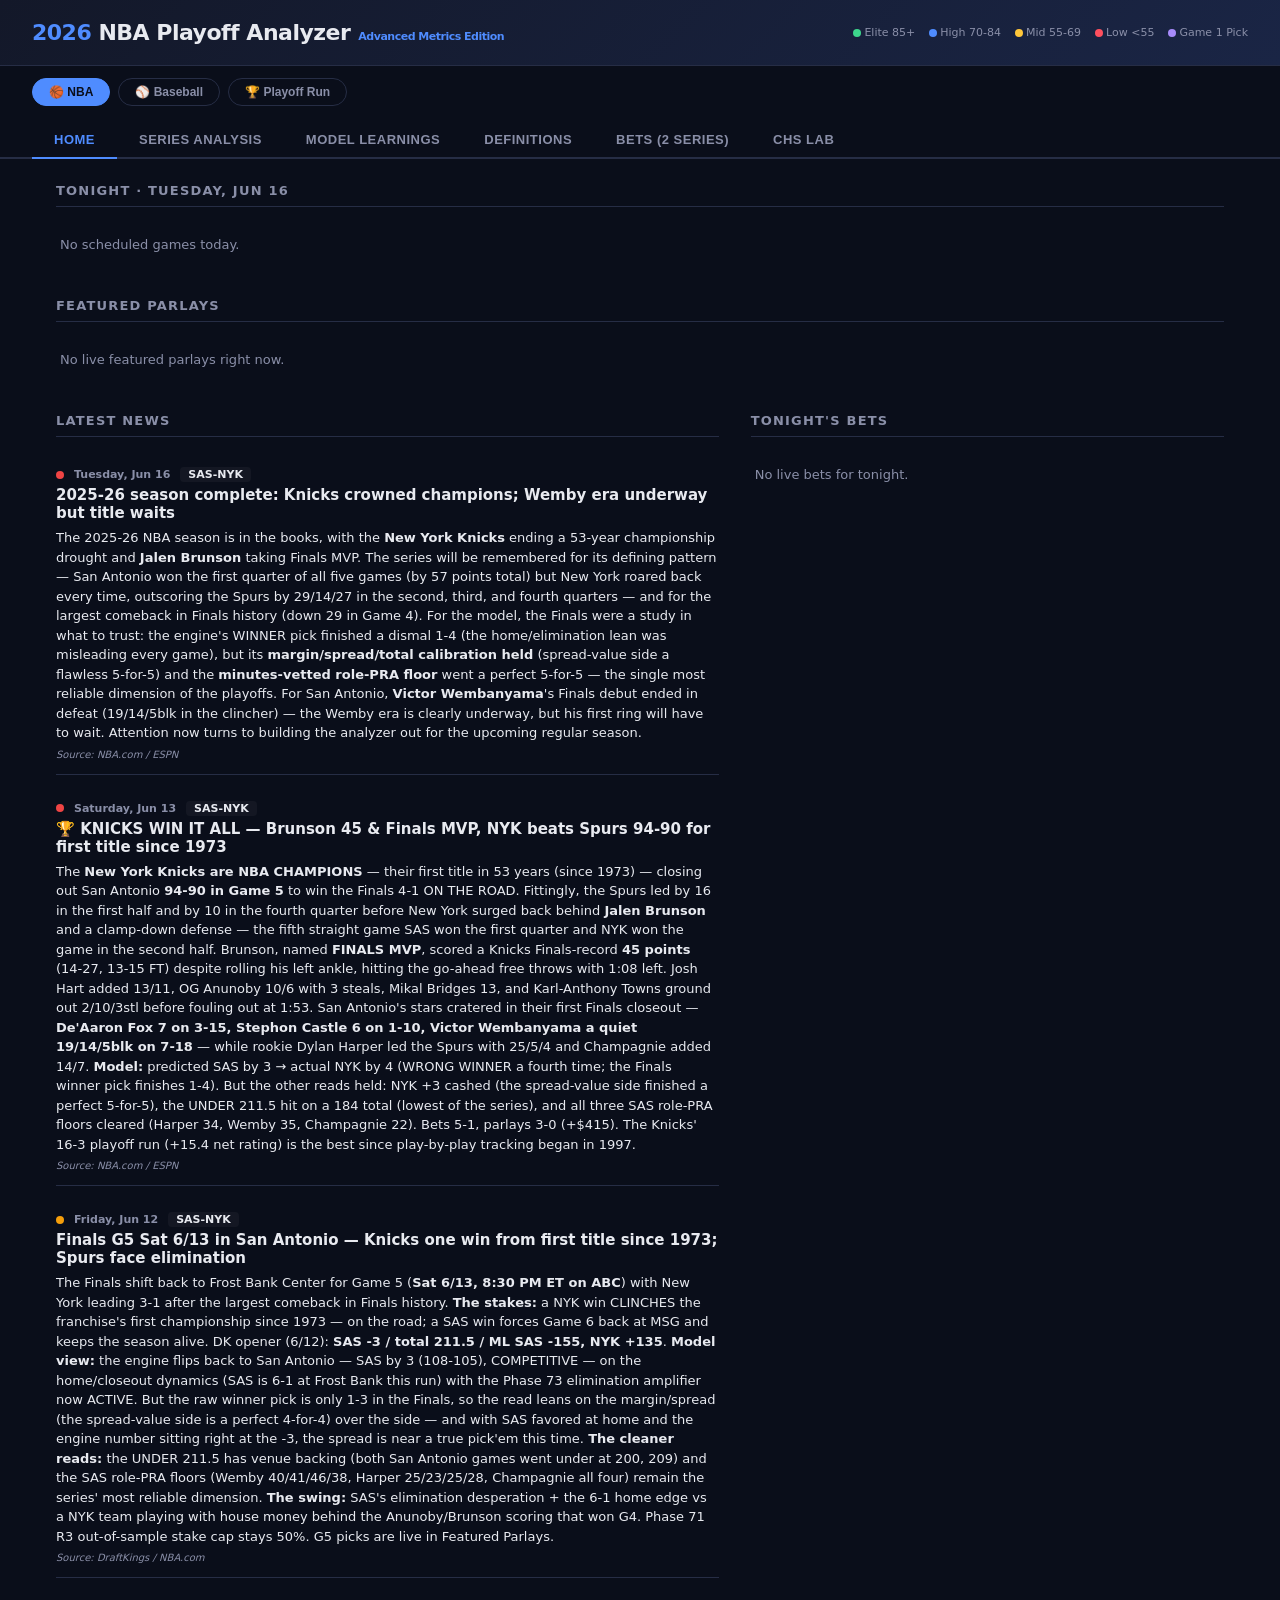
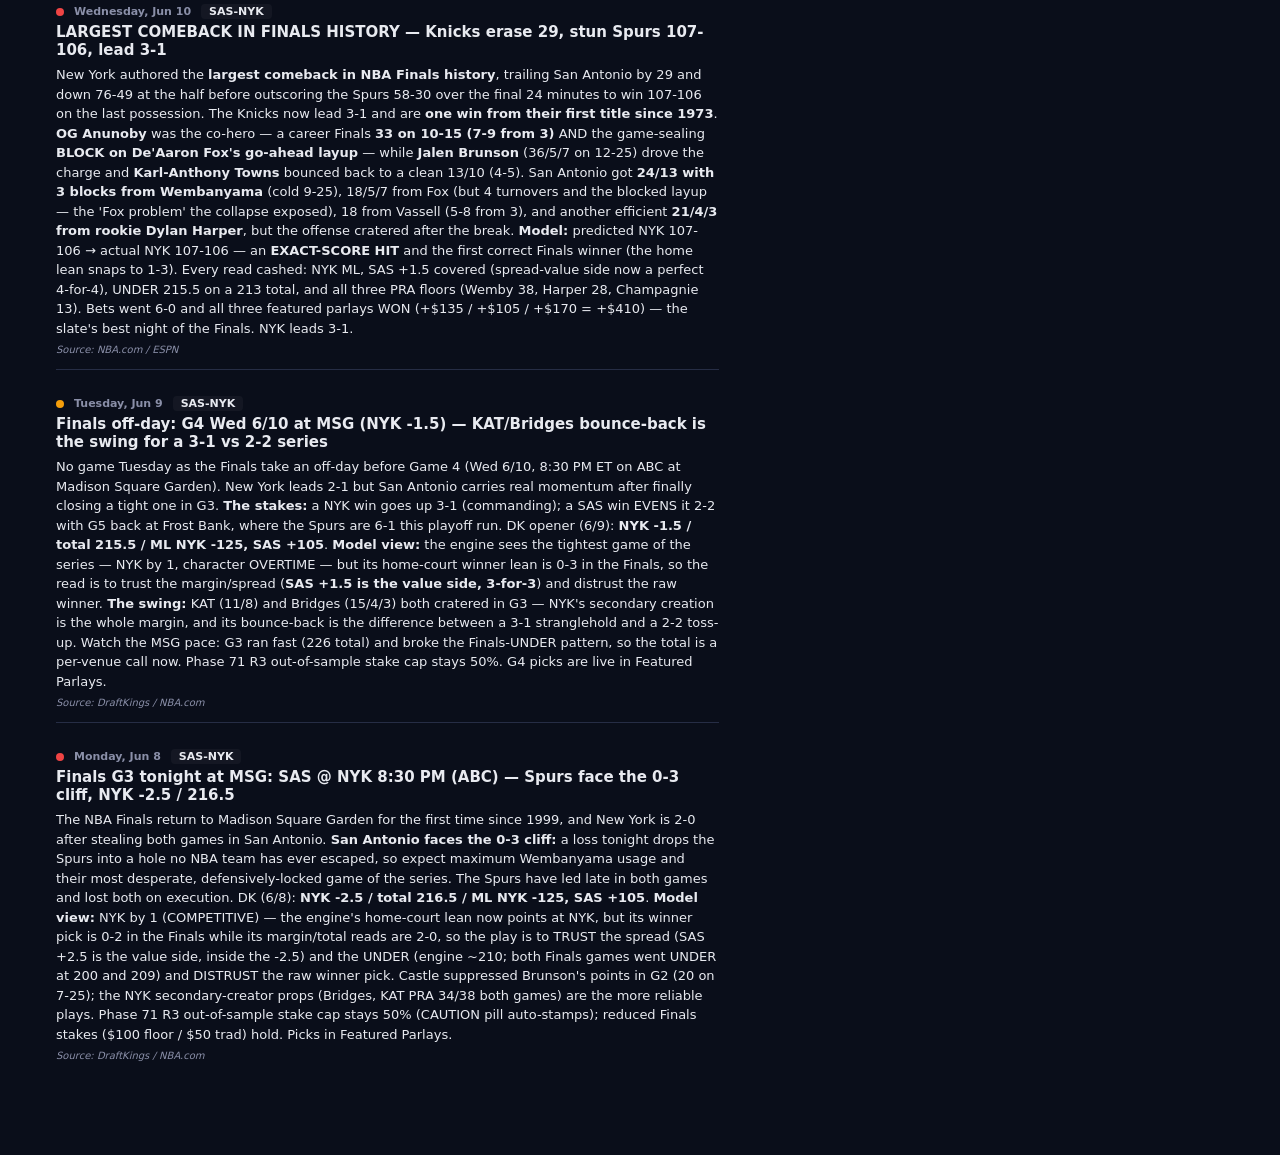
==== playoffs.html @ 50ab3f85 "Add 2026-27 regular-season model + landing page; archive playoff app at playoffs.html - index.html i" ====
<!DOCTYPE html>
<html lang="en">
<head>
<meta charset="UTF-8">
<meta name="viewport" content="width=device-width, initial-scale=1.0">
<title>2026 NBA Playoff Analyzer — Advanced Edition</title>
<link rel="stylesheet" href="css/styles.css">
</head>
<body>

<div class="header">
  <h1><span>2026</span> NBA Playoff Analyzer<span class="header-sub">Advanced Metrics Edition</span></h1>
  <div class="header-right">
    <div class="legend">
      <span><span class="legend-dot" style="background:var(--green)"></span>Elite 85+</span>
      <span><span class="legend-dot" style="background:var(--accent)"></span>High 70-84</span>
      <span><span class="legend-dot" style="background:var(--yellow)"></span>Mid 55-69</span>
      <span><span class="legend-dot" style="background:var(--red)"></span>Low &lt;55</span>
      <span><span class="legend-dot" style="background:var(--purple)"></span>Game 1 Pick</span>
    </div>
  </div>
</div>

<div class="sport-switcher" id="sportSwitcher">
  <button class="sport-btn active" onclick="switchSport('nba')">🏀 NBA</button>
  <button class="sport-btn" onclick="switchSport('baseball')">⚾ Baseball</button>
  <button class="sport-btn" onclick="switchSport('game')">🏆 Playoff Run</button>
</div>
<div class="page-nav" id="pageNav">
  <button class="page-nav-btn active" onclick="switchPage('home')">Home</button>
  <button class="page-nav-btn" onclick="switchPage('series')">Series Analysis</button>
  <button class="page-nav-btn" onclick="switchPage('learnings')">Model Learnings</button>
  <button class="page-nav-btn" onclick="switchPage('definitions')">Definitions</button>
  <button class="page-nav-btn" onclick="switchPage('bets')">Bets</button>
  <button class="page-nav-btn" onclick="switchPage('chs-lab')">CHS Lab</button>
</div>
<div class="page-nav" id="pageNavMlb" style="display:none">
  <button class="page-nav-btn mlb-nav-btn active" onclick="switchBaseballPage('schedule')">Schedule</button>
  <button class="page-nav-btn mlb-nav-btn" onclick="switchBaseballPage('bets')">Bets</button>
</div>
<div class="tabs" id="tabs"></div>
<div class="main" id="main"></div>

<!-- Game Result Modal -->
<div class="modal-overlay" id="gameModal">
  <div class="modal">
    <h2 id="modalTitle">Update Game Result</h2>
    <label>Winning Team</label>
    <select id="modalWinner"></select>
    <label>Score (Winner)</label>
    <input type="number" id="modalScoreW" placeholder="e.g. 112">
    <label>Score (Loser)</label>
    <input type="number" id="modalScoreL" placeholder="e.g. 104">
    <label>Notable Performances (optional)</label>
    <textarea id="modalNotes" placeholder="e.g. LeBron 38pts 12reb, KD struggled 14pts on 5/19 shooting"></textarea>
    <div class="modal-btns">
      <button class="btn btn-primary" onclick="saveGameResult()">Save Result</button>
      <button class="btn btn-secondary" onclick="closeModal()">Cancel</button>
    </div>
  </div>
</div>

<!-- External Factor Modal -->
<div class="modal-overlay" id="factorModal">
  <div class="modal">
    <h2>Add External Factor</h2>
    <label>Team</label>
    <select id="factorTeam"></select>
    <label>Player Affected (optional)</label>
    <input type="text" id="factorPlayer" placeholder="e.g. Kevin Durant">
    <label>Factor Description</label>
    <textarea id="factorDesc" placeholder="e.g. Locker room tension after social media controversy"></textarea>
    <label>Impact on Rating</label>
    <select id="factorImpact">
      <option value="-10">Major Negative (-10)</option>
      <option value="-5">Moderate Negative (-5)</option>
      <option value="-3" selected>Minor Negative (-3)</option>
      <option value="0">Neutral (0)</option>
      <option value="3">Minor Positive (+3)</option>
      <option value="5">Moderate Positive (+5)</option>
      <option value="10">Major Positive (+10)</option>
    </select>
    <label>Category</label>
    <select id="factorCategory">
      <option value="personal">Personal / Off-Court</option>
      <option value="injury">Injury / Health</option>
      <option value="chemistry">Team Chemistry</option>
      <option value="motivation">Motivation / Narrative</option>
      <option value="role">Role Change</option>
    </select>
    <div class="modal-btns">
      <button class="btn btn-primary" onclick="saveExternalFactor()">Add Factor</button>
      <button class="btn btn-secondary" onclick="closeFactorModal()">Cancel</button>
    </div>
  </div>
</div>

<!-- ============================================================ -->
<!-- Scripts loaded in dependency order                            -->
<!-- ============================================================ -->

<!-- Data layer (no dependencies) -->
<script src="js/data/constants.js"></script>
<script src="js/data/series-data.js"></script>
<script src="js/data/boxscores.js"></script>
<script src="js/data/historical.js"></script>
<script src="js/data/bets-data.js"></script>
<script src="js/data/news.js"></script>
<script src="js/data/chs-ledger.js"></script>
<script src="js/data/chs-lab-ledger.js"></script>
<script src="js/data/user-bet-ledger.js"></script>

<!-- Validators (Tier 1.1) — must run AFTER data files load but BEFORE UI -->
<script src="js/validators.js"></script>

<!-- Utilities & state (depends on data) -->
<script src="js/utils.js"></script>
<script src="js/state.js"></script>

<!-- Calculation engine (depends on data + state + utils) -->
<script src="js/engine/fatigue.js"></script>
<script src="js/engine/chemistry.js"></script>
<script src="js/engine/matchups.js"></script>
<script src="js/engine/ratings.js"></script>
<script src="js/engine/scenarios.js"></script>
<script src="js/engine/projections.js"></script>
<script src="js/engine/simulation.js"></script>
<script src="js/engine/graduation.js"></script>
<script src="js/engine/auto-resolve.js"></script>
<script src="js/engine/projections-chs.js"></script>
<script src="js/engine/player-tendencies.js"></script>
<script src="js/engine/lineup-overrides.js"></script>
<script src="js/engine/monte-carlo.js"></script>
<script src="js/engine/parlay-builder.js"></script>
<script src="js/engine/edge-detector.js"></script>
<script src="js/engine/risk-controls.js"></script>
<script src="js/engine/risk-analytics.js"></script>

<!-- UI layer (depends on engine + state) -->
<script src="js/ui/components.js"></script>
<script src="js/ui/modals.js"></script>
<script src="js/ui/series-renderer.js"></script>
<script src="js/ui/learnings.js"></script>
<script src="js/ui/definitions.js"></script>
<script src="js/ui/bet-card.js"></script>
<script src="js/ui/bets.js"></script>
<script src="js/ui/home.js"></script>
<script src="js/ui/chs-lab.js"></script>
<script src="js/ui/navigation.js"></script>

<!-- ============================================================ -->
<!-- Baseball (MLB) — additive namespace, isolated MLB_* globals  -->
<!-- Loads after edge-detector/risk-controls (reuse) + navigation -->
<!-- (switchPage), before app.js. No NBA file is modified.         -->
<!-- ============================================================ -->
<script src="js/baseball/data/mlb-constants.js"></script>
<script src="js/baseball/data/mlb-schedule.js"></script>
<script src="js/baseball/data/mlb-bets.js"></script>
<script src="js/baseball/engine/mlb-validators.js"></script>
<script src="js/baseball/engine/mlb-projection.js"></script>
<script src="js/baseball/engine/mlb-monte-carlo.js"></script>
<script src="js/baseball/ui/baseball.js"></script>

<!-- ============================================================ -->
<!-- Playoff Run (coaching sim game) — additive js/game/ namespace  -->
<!-- Derives GAME_TEAM_DB from SERIES_DATA at load; GAME_* globals  -->
<!-- only. Entry: renderGameSection via switchSport('game').        -->
<!-- ============================================================ -->
<script src="js/game/data/game-constants.js"></script>
<script src="js/game/data/coach-profiles.js"></script>
<script src="js/game/data/team-db.js"></script>
<script src="js/game/engine/matchup-factory.js"></script>
<script src="js/game/engine/capacity.js"></script>
<script src="js/game/engine/regime.js"></script>
<script src="js/game/engine/trajectory.js"></script>
<script src="js/game/engine/coach-ai.js"></script>
<script src="js/game/engine/game-sim.js"></script>
<script src="js/game/engine/injury-gen.js"></script>
<script src="js/game/run-state.js"></script>
<script src="js/game/ui/game-ui.js"></script>

<!-- Boot -->
<script src="js/app.js"></script>

</body>
</html>
---- css/styles.css ----
:root {
    --bg: #0a0e1a;
    --card: #131829;
    --card-hover: #1a2038;
    --accent: #4f8cff;
    --accent2: #ff6b4f;
    --green: #3dd68c;
    --yellow: #ffc73a;
    --red: #ff4f5e;
    --blue: #3b82f6;
    --text: #e8eaf0;
    --text-dim: #8a8fa8;
    --border: #262d45;
    --glass: rgba(19,24,41,0.85);
    /* Semantic tier colors — used across rating pills, adv stats, confidence badges, risk tiers */
    --tier-elite: var(--green);
    --tier-high: var(--accent);
    --tier-mid: var(--yellow);
    --tier-low: var(--red);
    --purple: #a78bfa;
  }
  * { margin:0; padding:0; box-sizing:border-box; }
  body { font-family: 'Segoe UI', system-ui, -apple-system, sans-serif; background: var(--bg); color: var(--text); min-height:100vh; }

  .header { background: linear-gradient(135deg, #131829 0%, #1a2545 100%); border-bottom: 1px solid var(--border); padding: 20px 32px; display:flex; align-items:center; justify-content:space-between; position:sticky; top:0; z-index:100; flex-wrap:wrap; gap:10px; }
  .header h1 { font-size:22px; font-weight:700; letter-spacing:-0.5px; }
  .header h1 span { color: var(--accent); }
  .header-sub { font-size:11px; color:var(--text-dim); margin-left:8px; }
  .header-right { display:flex; gap:16px; align-items:center; flex-wrap:wrap; }
  .legend { display:flex; gap:14px; font-size:11px; color:var(--text-dim); }
  .legend-dot { width:8px; height:8px; border-radius:50%; display:inline-block; margin-right:3px; vertical-align:middle; }

  /* Playoff round navigation (Phase 42 — Multi-Round) */
  .playoff-round-tabs { display:flex; gap:0; padding:0 32px; background:var(--bg); border-bottom:2px solid var(--border); }
  .playoff-round-tab { padding:10px 20px; cursor:pointer; font-size:12px; font-weight:700; color:var(--text-dim); border-bottom:3px solid transparent; transition:all 0.2s; display:flex; flex-direction:column; align-items:center; gap:2px; }
  .playoff-round-tab:hover { color:var(--text); background:rgba(79,140,255,0.05); }
  .playoff-round-tab.active { color:var(--accent); border-bottom-color:var(--accent); }
  .playoff-round-label { font-size:13px; }
  .playoff-round-count { font-size:10px; color:var(--text-dim); opacity:0.7; }
  .playoff-round-tab.active .playoff-round-count { color:var(--accent); opacity:1; }
  @media (max-width:700px) { .playoff-round-tabs { padding:0 12px; } .playoff-round-tab { padding:8px 12px; } .playoff-round-label { font-size:11px; } }
  @media (max-width:480px) { .playoff-round-tab { padding:6px 8px; } .playoff-round-label { font-size:10px; } .playoff-round-count { font-size:9px; } }

  .tabs { display:flex; flex-direction:column; gap:0; background: var(--bg); overflow-x:auto; }
  .main { padding:0 32px 32px; }

  /* Simulation panel wrapper */
  .sim-panel { margin-top:12px; }

  /* Scrollable table wrapper for wide tables on mobile */
  .scrollable-table-wrapper { overflow-x:auto; -webkit-overflow-scrolling:touch; }

  .g1-confidence { display:inline-block; padding:4px 12px; border-radius:20px; font-size:11px; font-weight:700; margin-top:8px; }
  .g1-confidence.high { background:rgba(61,214,140,0.15); color:var(--green); }
  .g1-confidence.medium { background:rgba(255,199,58,0.15); color:var(--yellow); }
  .g1-confidence.medium-high { background:rgba(61,214,140,0.1); color:var(--accent); }
  .g1-confidence.low { background:rgba(255,79,94,0.15); color:var(--red); }

  /* Win prob */
  .win-prob-container { background: var(--card); border-radius:12px; padding:20px; border:1px solid var(--border); margin-bottom:20px; }
  .win-prob-bar { display:flex; height:40px; border-radius:8px; overflow:hidden; }
  .win-prob-side { display:flex; align-items:center; justify-content:center; font-weight:700; font-size:16px; transition:width 0.5s ease; }

  /* Team Advanced Stats */
  .team-adv { display:grid; grid-template-columns:1fr 1fr; gap:16px; margin-bottom:20px; }
  .team-adv-card { background: var(--card); border-radius:12px; padding:18px; border:1px solid var(--border); }
  .team-adv-card .team-name { font-size:14px; font-weight:700; margin-bottom:12px; display:flex; align-items:center; gap:8px; }
  .team-adv-card .team-color-bar { width:4px; height:18px; border-radius:2px; }
  .adv-stats-grid { display:grid; grid-template-columns:repeat(auto-fit, minmax(90px,1fr)); gap:8px; }
  .adv-stat { text-align:center; padding:8px 4px; border-radius:8px; background:rgba(0,0,0,0.15); }
  .adv-stat .s-label { font-size:9px; color:var(--text-dim); text-transform:uppercase; letter-spacing:0.3px; }
  .adv-stat .s-val { font-size:16px; font-weight:700; margin-top:2px; }
  .adv-stat .s-rank { font-size:10px; color:var(--text-dim); }
  .adv-stat.elite .s-val { color:var(--tier-elite); }
  .adv-stat.good .s-val { color:var(--tier-high); }
  .adv-stat.avg .s-val { color:var(--tier-mid); }
  .adv-stat.poor .s-val { color:var(--tier-low); }

  /* Rating cards */
  .rating-breakdown { display:grid; grid-template-columns: repeat(auto-fit, minmax(180px, 1fr)); gap:12px; margin-bottom:20px; }
  .rating-card { background: var(--card); border-radius:10px; padding:16px; border:1px solid var(--border); }
  .rating-card .label { font-size:10px; color:var(--text-dim); text-transform:uppercase; letter-spacing:0.5px; margin-bottom:6px; }
  .rating-card .value { font-size:22px; font-weight:700; }
  .rating-card .sub { font-size:11px; color:var(--text-dim); margin-top:4px; }

  /* Player tables */
  .roster-section { margin-bottom:24px; }
  .roster-title { font-size:15px; font-weight:700; margin-bottom:12px; display:flex; align-items:center; gap:10px; }
  .roster-title .team-color { width:4px; height:20px; border-radius:2px; }
  table { width:100%; border-collapse:collapse; background: var(--card); border-radius:10px; overflow:hidden; border:1px solid var(--border); }
  th { padding:8px 10px; text-align:left; font-size:10px; color:var(--text-dim); text-transform:uppercase; letter-spacing:0.4px; background:rgba(0,0,0,0.2); font-weight:600; white-space:nowrap; }
  td { padding:8px 10px; font-size:12px; border-top:1px solid var(--border); }
  tr:hover td { background:rgba(79,140,255,0.05); }
  .player-name { font-weight:600; white-space:nowrap; }
  .pos-badge { font-size:9px; padding:2px 5px; border-radius:4px; background:rgba(79,140,255,0.15); color:var(--accent); font-weight:600; margin-left:4px; }
  .rating-pill { display:inline-block; padding:2px 8px; border-radius:10px; font-weight:700; font-size:12px; min-width:36px; text-align:center; }
  .rating-elite { background:rgba(61,214,140,0.15); color:var(--tier-elite); }
  .rating-high { background:rgba(79,140,255,0.15); color:var(--tier-high); }
  .rating-mid { background:rgba(255,199,58,0.15); color:var(--tier-mid); }
  .rating-low { background:rgba(255,79,94,0.15); color:var(--tier-low); }
  .injury-tag { font-size:9px; padding:2px 5px; border-radius:4px; background:rgba(255,79,94,0.15); color:var(--red); font-weight:600; margin-left:4px; }
  .factor-cell { max-width:180px; }
  .factor-note { font-size:11px; color:var(--text-dim); font-style:italic; }
  .adv-cell { font-size:11px; font-family:'Courier New',monospace; }

  /* Synergy */
  .synergy-section { background: var(--card); border-radius:12px; padding:18px; border:1px solid var(--border); margin-bottom:20px; }
  .synergy-title { font-size:14px; font-weight:700; margin-bottom:14px; }
  .lineup-row { display:flex; align-items:center; gap:12px; padding:10px 0; border-bottom:1px solid var(--border); flex-wrap:wrap; }
  .lineup-row:last-child { border-bottom:none; }
  .lineup-players { display:flex; gap:4px; flex-wrap:wrap; flex:1; }
  .lineup-player-chip { font-size:10px; padding:3px 7px; border-radius:5px; background:rgba(79,140,255,0.1); color:var(--accent); font-weight:500; }
  .synergy-score { font-weight:700; font-size:14px; min-width:36px; text-align:center; }
  .synergy-note { font-size:11px; color:var(--text-dim); max-width:300px; }

  /* SPM Chemistry (Maymin et al.) */
  .spm-section { background: linear-gradient(135deg, var(--card) 0%, #1a1a2e 100%); border-radius:12px; padding:20px; border:1px solid rgba(79,140,255,0.25); margin-bottom:20px; }
  .spm-title { font-size:14px; font-weight:700; margin-bottom:4px; color:var(--accent); }
  .spm-subtitle { font-size:10px; color:var(--text-dim); margin-bottom:14px; font-style:italic; }
  .spm-grid { display:grid; grid-template-columns:1fr 1fr; gap:14px; }
  .spm-team-card { background:rgba(0,0,0,0.2); border-radius:10px; padding:14px; }
  .spm-team-name { font-size:12px; font-weight:700; margin-bottom:10px; display:flex; align-items:center; gap:6px; }
  .spm-meter { height:8px; border-radius:4px; background:rgba(255,255,255,0.05); margin-bottom:6px; overflow:hidden; position:relative; }
  .spm-meter-fill { height:100%; border-radius:4px; transition:width 0.5s ease; }
  .spm-skill-row { display:flex; align-items:center; gap:8px; margin-bottom:6px; }
  .spm-skill-label { font-size:10px; color:var(--text-dim); min-width:80px; }
  .spm-skill-val { font-size:11px; font-weight:600; min-width:30px; text-align:right; }
  .spm-chem-score { text-align:center; padding:10px; margin-top:8px; border-radius:8px; background:rgba(0,0,0,0.15); }
  .spm-chem-score .label { font-size:9px; color:var(--text-dim); text-transform:uppercase; letter-spacing:0.5px; }
  .spm-chem-score .val { font-size:20px; font-weight:800; }
  .spm-verdict { font-size:10px; margin-top:4px; font-style:italic; }
  .spm-synergy-bar { display:flex; gap:4px; margin-top:6px; }
  .spm-synergy-chip { font-size:9px; padding:2px 6px; border-radius:4px; font-weight:600; }
  .spm-synergy-chip.positive { background:rgba(61,214,140,0.15); color:var(--green); }
  .spm-synergy-chip.negative { background:rgba(255,79,94,0.15); color:var(--red); }
  .spm-synergy-chip.neutral { background:rgba(255,199,58,0.15); color:var(--yellow); }

  /* On/Off Impact Section */
  .onoff-section { background: var(--card); border-radius:12px; padding:20px; border:1px solid var(--border); margin-bottom:20px; }
  .onoff-title { font-size:14px; font-weight:700; margin-bottom:14px; }
  .onoff-grid { display:grid; grid-template-columns:1fr 1fr; gap:14px; }
  .onoff-team { background:rgba(0,0,0,0.15); border-radius:10px; padding:14px; }
  .onoff-team-name { font-size:12px; font-weight:700; margin-bottom:10px; }
  .onoff-player { display:flex; align-items:center; justify-content:space-between; padding:4px 0; border-bottom:1px solid rgba(255,255,255,0.03); }
  .onoff-player:last-child { border-bottom:none; }
  .onoff-name { font-size:11px; }
  .onoff-val { font-size:12px; font-weight:700; min-width:50px; text-align:right; }
  .onoff-bar { width:60px; height:6px; border-radius:3px; background:rgba(255,255,255,0.05); overflow:hidden; margin-left:8px; }
  .onoff-bar-fill { height:100%; border-radius:3px; }

  /* External factors */
  .ext-factors { background: var(--card); border-radius:12px; padding:20px; border:1px solid var(--border); margin-bottom:20px; }
  .ext-factors-title { font-size:14px; font-weight:700; margin-bottom:14px; }
  .ext-factor-item { display:flex; gap:12px; padding:8px 0; border-bottom:1px solid var(--border); align-items:flex-start; }
  .ext-factor-item:last-child { border-bottom:none; }
  .ext-impact { font-size:11px; padding:3px 8px; border-radius:6px; font-weight:700; white-space:nowrap; }
  .ext-impact.negative { background:rgba(255,79,94,0.15); color:var(--red); }
  .ext-impact.positive { background:rgba(61,214,140,0.15); color:var(--green); }
  .ext-impact.neutral { background:rgba(255,199,58,0.15); color:var(--yellow); }
  .ext-desc { font-size:12px; line-height:1.5; }
  .ext-desc strong { color:var(--text); }
  .add-factor-btn { display:inline-flex; align-items:center; gap:6px; padding:8px 14px; border-radius:8px; background:rgba(255,199,58,0.1); color:var(--yellow); border:1px dashed rgba(255,199,58,0.3); cursor:pointer; font-size:12px; font-weight:600; margin-top:10px; transition:all 0.2s; }
  .add-factor-btn:hover { background:rgba(255,199,58,0.2); }

  /* Game log */

  /* Methodology */
  .methodology { background: var(--card); border-radius:12px; padding:20px; border:1px solid var(--border); margin-bottom:20px; }
  .methodology summary { font-size:14px; font-weight:700; cursor:pointer; padding:4px 0; }
  .methodology .content { margin-top:14px; font-size:12px; line-height:1.7; color:var(--text-dim); }
  .methodology .content strong { color:var(--text); }
  .formula { background:rgba(0,0,0,0.3); padding:8px 12px; border-radius:8px; font-family:'Courier New',monospace; font-size:11px; margin:8px 0; color:var(--accent); overflow-x:auto; }

  /* Modal */
  .modal-overlay { display:none; position:fixed; top:0; left:0; right:0; bottom:0; background:rgba(0,0,0,0.7); z-index:200; align-items:center; justify-content:center; }
  .modal-overlay.open { display:flex; }
  .modal { background:var(--card); border-radius:16px; padding:24px; max-width:560px; width:90%; max-height:85vh; overflow-y:auto; border:1px solid var(--border); }
  .modal h2 { font-size:17px; margin-bottom:14px; }
  .modal label { display:block; font-size:11px; color:var(--text-dim); margin-bottom:4px; margin-top:10px; text-transform:uppercase; }
  .modal input, .modal select, .modal textarea { width:100%; padding:9px 11px; border-radius:8px; border:1px solid var(--border); background:var(--bg); color:var(--text); font-size:13px; }
  .modal textarea { min-height:50px; resize:vertical; }
  .modal-btns { display:flex; gap:10px; margin-top:16px; }
  .btn { padding:9px 18px; border-radius:8px; font-weight:600; font-size:13px; cursor:pointer; border:none; transition:all 0.2s; }
  .btn-primary { background:var(--accent); color:#fff; }
  .btn-primary:hover { background:#3a7aee; }
  .btn-secondary { background:var(--border); color:var(--text); }

  .data-sources { font-size:11px; color:var(--text-dim); padding:16px 0; border-top:1px solid var(--border); margin-top:16px; line-height:1.6; }
  .data-sources a { color:var(--accent); text-decoration:none; }

  /* Evidence Log */
  .ev-verified { background:rgba(61,214,140,0.15); color:var(--green); }
  .ev-partial { background:rgba(255,199,58,0.15); color:var(--yellow); }
  .ev-uncertain { background:rgba(255,79,94,0.15); color:var(--red); }

  /* Model Lessons */
  .lessons-banner { background:linear-gradient(135deg, #1a1a2e 0%, #2d1b3d 100%); border-radius:12px; padding:18px; border:1px solid rgba(167,139,250,0.3); margin-bottom:20px; }
  .lessons-title { font-size:13px; font-weight:700; color:var(--purple); margin-bottom:10px; text-transform:uppercase; letter-spacing:0.5px; }
  .lesson-item { font-size:12px; color:var(--text-dim); line-height:1.6; padding:6px 0; border-bottom:1px solid rgba(255,255,255,0.05); }
  .lesson-item:last-child { border-bottom:none; }
  .lesson-item strong { color:var(--text); }
  .lesson-label { font-size:10px; padding:2px 6px; border-radius:4px; font-weight:700; margin-right:6px; }
  /* Case-insensitive via lowercase classes — data normalized in JS */
  .lesson-label.overweighted { background:rgba(255,79,94,0.15); color:var(--red); }
  .lesson-label.underweighted { background:rgba(255,199,58,0.15); color:var(--yellow); }
  .lesson-label.missed { background:rgba(79,140,255,0.15); color:var(--accent); }
  .lesson-label.correct { background:rgba(61,214,140,0.15); color:var(--green); }

  /* Game 2 Prediction Banner */

  /* Game History Section */

  /* Coaching & Lineup Intelligence */
  .coaching-section { background: linear-gradient(135deg, var(--card) 0%, #2d2210 100%); border-radius:12px; padding:20px; border:1px solid rgba(255,199,58,0.25); margin-bottom:20px; }
  .coaching-title { font-size:14px; font-weight:700; margin-bottom:4px; color:var(--yellow); }
  .coaching-subtitle { font-size:10px; color:var(--text-dim); margin-bottom:14px; font-style:italic; }
  .coaching-grid { display:grid; grid-template-columns:1fr 1fr; gap:14px; margin-bottom:16px; }
  .coach-card { background:rgba(0,0,0,0.2); border-radius:10px; padding:14px; }
  .coach-name { font-size:15px; font-weight:800; margin-bottom:8px; display:flex; align-items:center; gap:8px; }
  .coach-name .coach-label { font-size:9px; color:var(--text-dim); text-transform:uppercase; letter-spacing:0.5px; }
  .coach-record { font-size:11px; color:var(--text-dim); margin-bottom:10px; }
  .coach-record strong { color:var(--yellow); }
  .coach-tendency { font-size:12px; color:var(--text-dim); line-height:1.6; padding:8px 10px; border-radius:8px; background:rgba(0,0,0,0.15); margin-bottom:8px; }
  .coach-tendency strong { color:var(--text); }
  .coach-detail { font-size:11px; color:var(--text-dim); line-height:1.5; padding:6px 0; border-bottom:1px solid rgba(255,255,255,0.05); }
  .coach-detail:last-child { border-bottom:none; }
  .coach-detail-label { font-size:9px; text-transform:uppercase; letter-spacing:0.4px; color:var(--yellow); font-weight:700; margin-bottom:2px; }
  .lineup-data-section { background:rgba(0,0,0,0.15); border-radius:10px; padding:14px; margin-bottom:16px; }
  .lineup-data-title { font-size:13px; font-weight:700; margin-bottom:12px; color:var(--yellow); }
  .lineup-stat-row { display:flex; align-items:center; gap:10px; padding:10px 12px; border-radius:8px; background:rgba(0,0,0,0.2); margin-bottom:6px; flex-wrap:wrap; }
  .lineup-stat-row:last-child { margin-bottom:0; }
  .lineup-stat-row .team-label { font-size:11px; font-weight:700; min-width:40px; }
  .lineup-stat-row .lineup-players-list { display:flex; gap:3px; flex-wrap:wrap; flex:1; }
  .lineup-stat-row .lineup-player-chip { font-size:10px; padding:2px 6px; border-radius:4px; background:rgba(255,199,58,0.1); color:var(--yellow); font-weight:500; }
  .lineup-stat-row .lineup-stats { display:flex; gap:12px; font-size:11px; flex-wrap:wrap; }
  .lineup-stat-row .lineup-stats .ls { text-align:center; }
  .lineup-stat-row .lineup-stats .ls .ls-label { font-size:8px; color:var(--text-dim); text-transform:uppercase; letter-spacing:0.3px; }
  .lineup-stat-row .lineup-stats .ls .ls-val { font-weight:700; }
  .lineup-stat-row .lineup-note { font-size:10px; color:var(--text-dim); font-style:italic; width:100%; margin-top:4px; }
  .role-change-section { background:rgba(0,0,0,0.15); border-radius:10px; padding:14px; }
  .role-change-title { font-size:13px; font-weight:700; margin-bottom:12px; color:var(--yellow); }
  .role-change-item { display:flex; align-items:flex-start; gap:10px; padding:8px 10px; border-radius:8px; background:rgba(0,0,0,0.2); margin-bottom:6px; flex-wrap:wrap; }
  .role-change-item:last-child { margin-bottom:0; }
  .role-change-item .rc-player { font-size:12px; font-weight:700; min-width:100px; }
  .role-change-item .rc-team { font-size:9px; padding:2px 5px; border-radius:4px; background:rgba(255,199,58,0.15); color:var(--yellow); font-weight:600; margin-left:4px; }
  .role-change-item .rc-arrow { font-size:14px; min-width:20px; text-align:center; }
  .role-change-item .rc-arrow.up { color:var(--green); }
  .role-change-item .rc-arrow.down { color:var(--red); }
  .role-change-item .rc-arrow.same { color:var(--yellow); }
  .role-change-item .rc-roles { flex:1; min-width:200px; }
  .role-change-item .rc-from { font-size:11px; color:var(--text-dim); }
  .role-change-item .rc-to { font-size:11px; color:var(--text); font-weight:600; }
  .role-change-item .rc-reason { font-size:10px; color:var(--text-dim); font-style:italic; margin-top:2px; }

  /* Page Navigation (top-level) */
  .page-nav { display:flex; gap:0; padding:16px 32px 0; background:var(--bg); border-bottom:2px solid var(--border); }
  .page-nav-btn { padding:10px 22px; cursor:pointer; font-size:13px; font-weight:700; background:transparent; color:var(--text-dim); border:none; border-bottom:2px solid transparent; margin-bottom:-2px; transition:all 0.2s; text-transform:uppercase; letter-spacing:0.5px; }
  .page-nav-btn:hover { color:var(--text); background:rgba(255,255,255,0.03); }
  .page-nav-btn.active { color:var(--accent); border-bottom-color:var(--accent); }
  /* Sport switcher (NBA <-> Baseball) — additive, baseball scaffold */
  .sport-switcher { display:flex; gap:8px; padding:12px 32px 0; background:var(--bg); }
  .sport-btn { padding:6px 16px; cursor:pointer; font-size:12px; font-weight:700; background:transparent; color:var(--text-dim); border:1px solid var(--border); border-radius:20px; transition:all 0.2s; }
  .sport-btn:hover { color:var(--text); border-color:var(--text-dim); }
  .sport-btn.active { color:var(--bg); background:var(--accent); border-color:var(--accent); }

  /* Learnings & Definitions Pages */
  .page-content { padding:24px 32px 32px; }
  .page-header { font-size:22px; font-weight:800; margin-bottom:6px; }
  .page-subheader { font-size:13px; color:var(--text-dim); margin-bottom:24px; line-height:1.6; }

  .learning-timeline { position:relative; padding-left:0; }
  .learning-entry { position:relative; margin-bottom:16px; padding:0 16px; }
  .learning-phase { font-size:10px; font-weight:700; text-transform:uppercase; letter-spacing:0.6px; color:var(--accent); margin-bottom:4px; }
  .learning-title { font-size:14px; font-weight:700; color:var(--text); margin-bottom:6px; }
  .learning-date { font-size:11px; color:var(--text-dim); margin-bottom:6px; }
  .learning-body { font-size:12px; color:var(--text-dim); line-height:1.7; }
  .learning-body strong { color:var(--text); }
  .learning-tag { display:inline-block; font-size:10px; padding:2px 8px; border-radius:4px; font-weight:600; margin-right:4px; margin-top:6px; }
  .learning-tag.model { background:rgba(79,140,255,0.15); color:var(--accent); }
  .learning-tag.data { background:rgba(61,214,140,0.15); color:var(--green); }
  .learning-tag.bug { background:rgba(255,79,94,0.15); color:var(--red); }
  .learning-tag.backtest { background:rgba(167,139,250,0.15); color:var(--purple); }
  /* Phase box — collapsible */
  .phase-box { background:var(--card); border:1px solid var(--border); border-radius:12px; margin-bottom:12px; overflow:hidden; }
  .phase-box[open] { border-color:rgba(155,135,245,0.4); }
  .phase-box summary { padding:14px 18px; cursor:pointer; display:flex; align-items:center; gap:12px; user-select:none; list-style:none; }
  .phase-box summary::-webkit-details-marker { display:none; }
  .phase-box summary::before { content:'▸'; font-size:14px; color:var(--accent); transition:transform 0.2s; min-width:14px; }
  .phase-box[open] summary::before { transform:rotate(90deg); }
  .phase-summary-title { font-size:14px; font-weight:800; color:var(--text); }
  .phase-summary-count { font-size:10px; padding:2px 8px; border-radius:10px; background:rgba(79,140,255,0.15); color:var(--accent); font-weight:700; }
  .phase-summary-desc { font-size:11px; color:var(--text-dim); margin-left:auto; max-width:50%; text-align:right; }
  .phase-box-content { padding:4px 8px 12px; border-top:1px solid var(--border); }
  @media (max-width:700px) { .phase-summary-desc { display:none; } }

  .def-grid { display:grid; grid-template-columns:repeat(auto-fill, minmax(320px, 1fr)); gap:14px; }
  .def-card { background:var(--card); border:1px solid var(--border); border-radius:10px; padding:16px; transition:border-color 0.2s; }
  .def-card:hover { border-color:var(--accent); }
  .def-term { font-size:15px; font-weight:800; color:var(--accent); margin-bottom:2px; display:flex; align-items:center; gap:8px; }
  .def-term .def-abbr { font-size:10px; padding:2px 6px; border-radius:4px; background:rgba(79,140,255,0.15); color:var(--accent); font-weight:700; }
  .def-formula { font-size:11px; font-family:monospace; color:var(--yellow); background:rgba(0,0,0,0.3); padding:6px 10px; border-radius:6px; margin:8px 0; display:block; overflow-x:auto; }
  .def-desc { font-size:12px; color:var(--text-dim); line-height:1.6; }
  .def-desc strong { color:var(--text); }
  .def-category { font-size:10px; font-weight:700; text-transform:uppercase; letter-spacing:0.5px; margin-bottom:16px; padding-bottom:8px; border-bottom:1px solid var(--border); }
  .def-category.player { color:var(--green); border-color:rgba(61,214,140,0.3); }
  .def-category.team { color:var(--accent); border-color:rgba(79,140,255,0.3); }
  .def-category.model { color:var(--purple); border-color:rgba(167,139,250,0.3); }
  .def-category.backtest { color:var(--yellow); border-color:rgba(255,199,58,0.3); }

  /* Bets Page */
  .parlay-featured { background:linear-gradient(135deg, #1a2a1a 0%, #1a2e3a 100%); border:2px solid var(--green); border-radius:14px; padding:20px; margin-bottom:20px; }
  .parlay-card { background:rgba(0,0,0,0.25); border:1px solid rgba(61,214,140,0.2); border-radius:12px; padding:16px; margin-bottom:12px; }
  .parlay-card.best { border-color:var(--green); box-shadow:0 0 20px rgba(61,214,140,0.1); }
  .parlay-card.headline { border:2px solid #f0c040; box-shadow:0 0 24px rgba(240,192,64,0.15); background:linear-gradient(135deg, rgba(240,192,64,0.08) 0%, rgba(0,0,0,0.25) 100%); }
  .parlay-grid { display:grid; grid-template-columns:1fr 1fr; gap:12px; }
  .parlay-grid .parlay-card { margin-bottom:0; }
  .parlay-grid-header { grid-column:1/-1; color:#f0c040; font-size:15px; font-weight:700; margin:8px 0 4px; padding-bottom:6px; border-bottom:1px solid rgba(240,192,64,0.25); }
  @media (max-width:700px) { .parlay-grid { grid-template-columns:1fr; } .bet-card-grid { grid-template-columns:1fr; } }
  .parlay-header { display:flex; justify-content:space-between; align-items:center; margin-bottom:12px; flex-wrap:wrap; gap:8px; }
  .parlay-name { font-size:14px; font-weight:700; color:var(--text); }
  .parlay-odds { font-size:14px; font-weight:800; padding:4px 12px; border-radius:6px; }
  .parlay-odds.plus { background:rgba(61,214,140,0.15); color:var(--green); }
  .parlay-legs { display:flex; flex-direction:column; gap:8px; }
  .parlay-leg { display:flex; align-items:center; gap:10px; padding:8px 12px; background:rgba(0,0,0,0.2); border-radius:8px; }
  .parlay-leg-num { font-size:10px; font-weight:800; color:var(--accent); min-width:18px; height:18px; display:flex; align-items:center; justify-content:center; background:rgba(79,140,255,0.15); border-radius:50%; }
  .parlay-leg-pick { font-size:12px; font-weight:600; color:var(--text); flex:1; }
  .parlay-leg-odds { font-size:11px; color:var(--text-dim); }
  .parlay-leg-conf { font-size:10px; padding:2px 6px; border-radius:4px; font-weight:600; }
  .parlay-reasoning { font-size:11px; color:var(--text-dim); line-height:1.6; margin-top:10px; padding:10px; background:rgba(0,0,0,0.15); border-radius:8px; border-left:3px solid var(--green); }

  .risk-tier { margin-bottom:24px; }
  .risk-tier-header { display:flex; align-items:center; gap:10px; margin-bottom:14px; padding-bottom:8px; border-bottom:1px solid var(--border); }
  .risk-tier-badge { font-size:11px; font-weight:800; padding:4px 12px; border-radius:6px; text-transform:uppercase; letter-spacing:0.5px; }
  .risk-tier-badge.high-conf { background:rgba(61,214,140,0.15); color:var(--green); }
  .risk-tier-badge.med-conf { background:rgba(255,199,58,0.15); color:var(--yellow); }
  .risk-tier-badge.low-conf { background:rgba(255,79,94,0.15); color:var(--red); }

  /* Bet tab content panels (visibility toggled by switchBetTab in navigation.js) */
  .bet-content { }
  /* Bet section groupings (confidence tiers within each game tab) */
  .bet-section { margin-bottom:20px; }

  /* Per-slate grid: places each series's (bets + projection + scenarios)
     stack into its own column. Auto-fits to 1 / 2 / 3 columns by viewport
     so the page is dramatically less vertical on desktop without breaking
     mobile. min-width:0 on the column prevents wide projected box-score
     tables from overflowing the grid track. */
  .bet-series-grid { display:grid; grid-template-columns:repeat(auto-fit, minmax(360px, 1fr)); gap:20px; align-items:start; margin-bottom:20px; }
  .bet-series-column { min-width:0; }
  @media (max-width: 600px) {
    .bet-series-grid { grid-template-columns:1fr; gap:16px; }
  }
  /* Grid layout for individual bet cards within a game section */
  .bet-card-grid { display:grid; grid-template-columns:repeat(auto-fill, minmax(300px, 1fr)); gap:12px; margin-bottom:16px; }

  .bet-grid { display:grid; grid-template-columns:repeat(auto-fill, minmax(300px, 1fr)); gap:12px; }
  .bet-card { background:var(--card); border:1px solid var(--border); border-radius:10px; padding:14px; transition:border-color 0.2s; }
  .bet-card:hover { border-color:var(--accent); }
  .bet-type { font-size:10px; font-weight:700; text-transform:uppercase; letter-spacing:0.5px; margin-bottom:6px; }
  .bet-type.moneyline { color:var(--accent); }
  .bet-type.spread { color:var(--purple); }
  .bet-type.total { color:var(--yellow); }
  .bet-type.prop { color:var(--green); }
  .bet-type.series { color:var(--accent2); }
  .bet-pick { font-size:14px; font-weight:700; color:var(--text); margin-bottom:4px; }
  .bet-line { font-size:12px; color:var(--text-dim); margin-bottom:8px; }
  .bet-reasoning { font-size:11px; color:var(--text-dim); line-height:1.5; }
  .bet-reasoning strong { color:var(--text); }
  .bet-edge { display:inline-block; font-size:10px; padding:2px 8px; border-radius:4px; font-weight:700; margin-top:6px; }
  .bet-edge.model { background:rgba(167,139,250,0.15); color:var(--purple); }
  .bet-edge.historical { background:rgba(79,140,255,0.15); color:var(--accent); }
  .bet-edge.matchup { background:rgba(61,214,140,0.15); color:var(--green); }

  .bets-disclaimer { font-size:10px; color:rgba(255,255,255,0.3); text-align:center; margin-top:24px; padding:12px; border-top:1px solid rgba(255,255,255,0.05); line-height:1.5; }

  /* Backtest Methodology Panel */
  .backtest-panel { background: linear-gradient(135deg, #1a1e2e 0%, #2a1a2e 100%); border-radius:14px; padding:20px; border:1px solid rgba(167,139,250,0.3); margin-bottom:20px; }
  .backtest-title { font-size:15px; font-weight:700; color:var(--purple); margin-bottom:4px; display:flex; align-items:center; gap:8px; }
  .backtest-subtitle { font-size:11px; color:var(--text-dim); margin-bottom:14px; }
  .backtest-accuracy { display:inline-block; font-size:12px; font-weight:700; padding:3px 10px; border-radius:6px; background:rgba(167,139,250,0.15); color:var(--purple); }
  .backtest-stats { display:flex; gap:16px; flex-wrap:wrap; margin-top:12px; padding:12px; background:rgba(0,0,0,0.15); border-radius:10px; }
  .backtest-stat { text-align:center; }
  .backtest-stat .bs-label { font-size:9px; color:var(--text-dim); text-transform:uppercase; letter-spacing:0.5px; }
  .backtest-stat .bs-val { font-size:18px; font-weight:800; }
  .model-factors { display:flex; gap:8px; flex-wrap:wrap; margin-top:10px; }
  .model-factor-chip { font-size:10px; padding:4px 10px; border-radius:6px; background:rgba(79,140,255,0.1); color:var(--accent); font-weight:600; border:1px solid rgba(79,140,255,0.2); }

  /* Scenario Builder */
  .scenario-builder { background: linear-gradient(135deg, #1a2030 0%, #1e2a1e 100%); border-radius:14px; padding:20px; border:1px solid rgba(61,214,140,0.3); margin-bottom:20px; }
  .scenario-title { font-size:15px; font-weight:700; color:var(--green); margin-bottom:4px; }
  .scenario-subtitle { font-size:11px; color:var(--text-dim); margin-bottom:16px; }
  .scenario-comparison { display:grid; grid-template-columns:1fr auto 1fr; gap:16px; align-items:center; }
  .scenario-col { text-align:center; }
  .scenario-col .label { font-size:10px; color:var(--text-dim); text-transform:uppercase; letter-spacing:0.5px; margin-bottom:6px; }
  .scenario-col .prob { font-size:28px; font-weight:800; }
  .scenario-col .spread { font-size:13px; color:var(--text-dim); margin-top:4px; }
  .scenario-col .team-name { font-size:12px; font-weight:600; margin-bottom:4px; }
  .scenario-vs { font-size:14px; color:var(--text-dim); font-weight:600; }
  .scenario-delta { margin-top:14px; padding:12px; background:rgba(0,0,0,0.2); border-radius:10px; }
  .scenario-delta .delta-label { font-size:10px; color:var(--text-dim); text-transform:uppercase; margin-bottom:6px; }
  .scenario-delta .delta-items { display:flex; flex-wrap:wrap; gap:6px; }
  .scenario-delta .delta-chip { font-size:11px; padding:4px 10px; border-radius:6px; font-weight:600; }
  .scenario-delta .delta-chip.out { background:rgba(255,79,94,0.15); color:var(--red); }
  .scenario-delta .delta-chip.gtd { background:rgba(255,199,58,0.15); color:var(--yellow); }
  .scenario-delta .delta-chip.in { background:rgba(61,214,140,0.15); color:var(--green); }

  /* Player toggle in roster table */
  .player-toggle { cursor:pointer; width:18px; height:18px; border-radius:4px; border:1px solid var(--border); background:rgba(61,214,140,0.15); display:inline-flex; align-items:center; justify-content:center; font-size:10px; font-weight:700; color:var(--green); margin-right:6px; vertical-align:middle; transition:all 0.2s; }
  .player-toggle.toggled-out { background:rgba(255,79,94,0.15); color:var(--red); border-color:rgba(255,79,94,0.3); }
  .player-toggle:hover { transform:scale(1.1); }
  .player-row-out td { opacity:0.4; }
  .player-row-out .player-toggle { opacity:1; }
  .hist-impact-section { margin-top:12px; padding:12px; background:rgba(0,200,255,0.05); border:1px solid rgba(0,200,255,0.15); border-radius:8px; }
  .hist-impact-title { font-size:13px; font-weight:600; color:var(--accent); margin-bottom:10px; text-transform:uppercase; letter-spacing:0.5px; }
  .hist-impact-card { margin-bottom:10px; padding:10px; background:rgba(0,0,0,0.2); border-radius:6px; border-left:3px solid var(--accent); }
  .hist-player-header { display:flex; align-items:center; gap:12px; flex-wrap:wrap; margin-bottom:6px; }
  .hist-player-header .player-name { font-weight:600; font-size:14px; }
  .hist-record { font-size:12px; font-weight:600; padding:2px 8px; background:rgba(0,0,0,0.3); border-radius:4px; }
  .hist-netrtg { font-size:12px; font-weight:600; padding:2px 8px; background:rgba(0,0,0,0.3); border-radius:4px; }
  .hist-detail { font-size:12px; color:var(--text-dim); margin-bottom:4px; line-height:1.5; }
  .hist-detail strong { color:var(--text); }
  .hist-sources { font-size:10px; color:rgba(255,255,255,0.35); margin-top:6px; font-style:italic; }


  /* Round / Series / Game Sub-Tab Navigation */
  .round-tabs { display:flex; gap:2px; padding:12px 32px 0; background:var(--bg); }
  .round-tab { padding:10px 24px; border-radius:10px 10px 0 0; cursor:pointer; font-size:13px; font-weight:700; background:var(--card); color:var(--text-dim); border:1px solid var(--border); border-bottom:none; transition:all 0.2s; text-transform:uppercase; letter-spacing:0.5px; }
  .round-tab:hover { background:var(--card-hover); color:var(--text); }
  .round-tab.active { background:var(--accent); color:#fff; border-color:var(--accent); }

  .series-tabs { display:flex; gap:2px; padding:4px 32px; background:var(--bg); }
  .series-tab { padding:8px 18px; border-radius:8px 8px 0 0; cursor:pointer; font-size:12px; font-weight:600; background:rgba(0,0,0,0.15); color:var(--text-dim); border:1px solid transparent; border-bottom:none; transition:all 0.2s; }
  .series-tab:hover { background:var(--card-hover); color:var(--text); }
  .series-tab.active { background:var(--card); color:var(--text); border-color:var(--border); }
  .series-tab .series-tab-seed { font-size:9px; opacity:0.5; margin-right:2px; }

  .game-tabs { display:flex; gap:4px; margin-bottom:16px; flex-wrap:wrap; }
  .game-tab { padding:8px 16px; border-radius:8px; cursor:pointer; font-size:11px; font-weight:600; background:var(--card); color:var(--text-dim); border:1px solid var(--border); transition:all 0.2s; min-width:70px; text-align:center; }
  .game-tab:hover { background:var(--card-hover); color:var(--text); }
  .game-tab.active { background:var(--purple); color:#fff; border-color:var(--purple); }
  .game-tab.played { border-color:rgba(61,214,140,0.3); }
  .game-tab.played .game-tab-result { font-size:9px; display:block; margin-top:2px; color:var(--green); }
  .game-tab .game-tab-result { display:none; }
  .game-tab-game { border-color:rgba(155,135,245,0.35); }
  .game-tab-game:hover { border-color:rgba(155,135,245,0.55); }
  .game-tab-game.played { border-color:rgba(61,214,140,0.4); }
  .game-tab-game.active { border-color:var(--purple); }

  /* Two-column horizontal layout */
  .series-body { display:grid; grid-template-columns:1fr 1fr; gap:16px; margin-bottom:20px; }
  @media (max-width:1100px) { .series-body { grid-template-columns:1fr; } }

  /* Compact series header */
  .series-header-compact { display:flex; align-items:center; justify-content:space-between; padding:16px 0 12px; gap:12px; flex-wrap:wrap; }
  .series-header-compact .team-vs { display:flex; align-items:center; gap:16px; }
  .series-header-compact .team-block { text-align:center; min-width:120px; }
  .series-header-compact .team-block .seed { font-size:10px; color:var(--text-dim); }
  .series-header-compact .team-block .name { font-size:18px; font-weight:700; }
  .series-header-compact .team-block .record { font-size:11px; color:var(--text-dim); }
  .series-header-compact .prob-compact { text-align:center; }
  .series-header-compact .prob-compact .prob-num { font-size:26px; font-weight:800; }
  .series-header-compact .prob-compact .prob-label { font-size:9px; color:var(--text-dim); text-transform:uppercase; }

  /* Visual stat bars */
  .stat-bar-container { display:flex; align-items:center; gap:6px; margin:2px 0; }
  .stat-bar-label { font-size:10px; color:var(--text-dim); min-width:55px; text-align:right; }
  .stat-bar { height:10px; border-radius:5px; background:rgba(255,255,255,0.05); flex:1; max-width:120px; overflow:hidden; position:relative; }
  .stat-bar-fill { height:100%; border-radius:5px; transition:width 0.4s ease; }
  .stat-bar-val { font-size:10px; font-weight:700; min-width:40px; }

  /* Player stat viz panel */
  .player-viz { background:var(--card); border-radius:12px; padding:16px; border:1px solid var(--border); margin-bottom:16px; }
  .player-viz-title { font-size:13px; font-weight:700; margin-bottom:12px; display:flex; align-items:center; gap:8px; }
  .player-viz-grid { display:grid; grid-template-columns:1fr 1fr; gap:12px; }
  @media (max-width:900px) { .player-viz-grid { grid-template-columns:1fr; } }
  .player-viz-card { background:rgba(0,0,0,0.15); border-radius:8px; padding:10px; }
  .player-viz-card .pv-name { font-size:12px; font-weight:700; margin-bottom:6px; display:flex; align-items:center; gap:6px; }
  .player-viz-card .pv-name .pv-rating { font-size:10px; padding:2px 6px; border-radius:10px; font-weight:700; }

  /* Fatigue & Injury Monitor */
  .fatigue-monitor { background:linear-gradient(135deg, var(--card) 0%, #2d2a1a 100%); border-radius:12px; padding:16px; border:1px solid rgba(212,160,74,0.3); margin-bottom:16px; }
  .fatigue-title { font-size:13px; font-weight:700; color:#d4a04a; margin-bottom:4px; display:flex; align-items:center; gap:8px; }
  .fatigue-subtitle { font-size:10px; color:var(--text-dim); margin-bottom:12px; font-style:italic; }
  .fatigue-badge { font-size:9px; padding:2px 8px; border-radius:10px; font-weight:700; background:rgba(212,160,74,0.15); color:#d4a04a; }
  .fatigue-grid { display:grid; grid-template-columns:1fr 1fr; gap:12px; }
  @media (max-width:900px) { .fatigue-grid { grid-template-columns:1fr; } }
  .fatigue-team-card { background:rgba(0,0,0,0.2); border-radius:10px; padding:12px; }
  .fatigue-team-name { font-size:12px; font-weight:700; margin-bottom:8px; display:flex; align-items:center; gap:6px; }
  .fatigue-team-index { font-size:11px; padding:2px 8px; border-radius:6px; font-weight:700; }
  .fatigue-player-row { display:flex; align-items:center; gap:8px; padding:4px 0; border-bottom:1px solid rgba(255,255,255,0.03); font-size:11px; }
  .fatigue-player-row:last-child { border-bottom:none; }
  .fatigue-player-name { min-width:100px; font-weight:500; }
  .fatigue-bar { height:8px; flex:1; max-width:80px; border-radius:4px; background:rgba(255,255,255,0.05); overflow:hidden; }
  .fatigue-bar-fill { height:100%; border-radius:4px; }
  .fatigue-val { min-width:32px; text-align:right; font-weight:600; }
  .fatigue-tags { display:flex; gap:3px; flex-wrap:wrap; }
  .fatigue-tag { font-size:8px; padding:1px 5px; border-radius:3px; font-weight:600; }
  .fatigue-tag.age { background:rgba(167,139,250,0.15); color:var(--purple); }
  .fatigue-tag.minutes { background:rgba(79,140,255,0.15); color:var(--accent); }
  .fatigue-tag.injury { background:rgba(255,79,94,0.15); color:var(--red); }
  .fatigue-tag.mental { background:rgba(255,199,58,0.15); color:var(--yellow); }
  .fatigue-tag.role { background:rgba(61,214,140,0.15); color:var(--green); }

  /* Roster team toggle tabs */
  .roster-team-tabs { display:flex; gap:0; margin-bottom:12px; }
  .roster-team-tab { flex:1; padding:10px 16px; cursor:pointer; font-size:13px; font-weight:700; text-align:center; background:var(--card); color:var(--text-dim); border:1px solid var(--border); transition:all 0.2s; }
  .roster-team-tab:first-child { border-radius:8px 0 0 8px; }
  .roster-team-tab:last-child { border-radius:0 8px 8px 0; }
  .roster-team-tab.active { color:#fff; border-color:transparent; }
  .roster-team-tab .rtt-record { font-size:10px; font-weight:400; opacity:0.7; margin-left:6px; }

  /* Compact game prediction panel */
  .game-panel { background:var(--card); border-radius:12px; padding:16px; border:1px solid var(--border); margin-bottom:16px; }
  .game-panel-header { display:flex; align-items:center; justify-content:space-between; margin-bottom:10px; flex-wrap:wrap; gap:8px; }
  .game-panel-title { font-size:14px; font-weight:700; }
  .game-panel-grid { display:grid; grid-template-columns:1fr 1fr 1fr; gap:12px; margin-bottom:12px; }
  .game-panel-grid .gp-stat { text-align:center; }
  .game-panel-grid .gp-stat .label { font-size:9px; color:var(--text-dim); text-transform:uppercase; }
  .game-panel-grid .gp-stat .val { font-size:18px; font-weight:800; }

  /* Game Character & Margin Variance */
  .game-character { display:inline-block; padding:3px 10px; border-radius:8px; font-size:10px; font-weight:700; letter-spacing:0.5px; text-transform:uppercase; }
  .game-character.blowout { background:rgba(239,68,68,0.15); color:#ef4444; border:1px solid rgba(239,68,68,0.3); }
  .game-character.separation { background:rgba(245,158,11,0.15); color:#f59e0b; border:1px solid rgba(245,158,11,0.3); }
  .game-character.competitive { background:rgba(59,130,246,0.15); color:#3b82f6; border:1px solid rgba(59,130,246,0.3); }
  .game-character.grind { background:rgba(139,92,246,0.15); color:#8b5cf6; border:1px solid rgba(139,92,246,0.3); }
  .game-character.coinflip { background:rgba(16,185,129,0.15); color:#10b981; border:1px solid rgba(16,185,129,0.3); }
  .margin-bar-container { display:flex; align-items:center; gap:8px; margin:8px 0 4px; }
  .margin-bar { flex:1; height:6px; border-radius:3px; background:var(--border); overflow:hidden; position:relative; }
  .margin-bar-fill { height:100%; border-radius:3px; transition:width 0.3s; }
  .margin-range { font-size:10px; color:var(--text-dim); }
  .proj-score-dynamic { font-size:16px; font-weight:800; margin-bottom:2px; }
  .variance-pills { display:flex; gap:6px; flex-wrap:wrap; margin:6px 0 10px; }
  .variance-pill { font-size:9px; padding:2px 8px; border-radius:10px; background:rgba(255,255,255,0.05); color:var(--text-dim); border:1px solid var(--border); }

  /* ============================================================ */
  /* BOX SCORE TABLES                                            */
  /* ============================================================ */
  .box-score-section, .adv-comp-section, .series-avg-section { background:var(--card); border-radius:12px; padding:16px; border:1px solid var(--border); margin-bottom:16px; }
  .box-score-title, .adv-comp-title { font-size:14px; font-weight:700; color:var(--accent); margin-bottom:4px; }
  .adv-comp-subtitle { font-size:10px; color:var(--text-dim); margin-bottom:12px; }
  .box-team-section { margin-bottom:14px; }
  .box-team-name { font-size:12px; font-weight:700; margin-bottom:8px; display:flex; align-items:center; gap:6px; }
  .box-table { width:100%; border-collapse:collapse; font-size:11px; }
  .box-table th { background:rgba(0,0,0,0.3); padding:6px 8px; text-align:center; font-size:10px; font-weight:700; color:var(--text-dim); text-transform:uppercase; border-bottom:1px solid var(--border); }
  .box-table td { padding:5px 8px; text-align:center; border-bottom:1px solid rgba(38,45,69,0.5); }
  .box-table .box-player-name { text-align:left; font-weight:600; white-space:nowrap; }
  .box-pct { font-size:9px; color:var(--text-dim); }
  .box-totals-row { background:rgba(79,140,255,0.06); border-top:2px solid var(--border); }
  .box-totals-row td { font-weight:600; }
  .adv-comp-team { margin-bottom:14px; }
  .adv-comp-table th { font-size:9px; }
  .exp-modifiers-cell { text-align:left !important; min-width:160px; }
  .exp-modifier-pill { display:inline-block; font-size:8px; padding:1px 5px; border-radius:4px; margin:1px 2px; white-space:nowrap; font-weight:600; }
  .proj-box-table tr:hover { background:rgba(79,140,255,0.04); }

  /* ============================================================ */
  /* RESPONSIVE: TABLET (≤768px)                                 */
  /* ============================================================ */
  @media (max-width:768px) {
    .header { padding:14px 16px; }
    .header h1 { font-size:18px; }
    .header-sub { display:none; }
    .tabs { padding:10px 16px 0; }
    .main { padding:0 12px 16px; }
    .team-adv { grid-template-columns:1fr; }
    .rating-breakdown { grid-template-columns:1fr 1fr; }
    .coaching-grid { grid-template-columns:1fr; }
    .spm-grid { grid-template-columns:1fr; }
    .onoff-grid { grid-template-columns:1fr; }
    table { font-size:11px; }
    th, td { padding:6px 8px; }

    /* Make all tab rows horizontally scrollable */
    .page-nav { padding:12px 12px 0; overflow-x:auto; -webkit-overflow-scrolling:touch; scrollbar-width:none; }
    .page-nav::-webkit-scrollbar { display:none; }
    .page-nav-btn { padding:10px 16px; font-size:12px; white-space:nowrap; flex-shrink:0; }

    .round-tabs { padding:10px 12px 0; overflow-x:auto; -webkit-overflow-scrolling:touch; scrollbar-width:none; }
    .round-tabs::-webkit-scrollbar { display:none; }
    .round-tab { padding:8px 16px; font-size:12px; flex-shrink:0; }

    .series-tabs { padding:4px 12px; overflow-x:auto; -webkit-overflow-scrolling:touch; scrollbar-width:none; }
    .series-tabs::-webkit-scrollbar { display:none; }
    .series-tab { padding:7px 12px; font-size:11px; flex-shrink:0; }

    /* Scrollable tables */
    .roster-section, .box-score-section, .adv-comp-section, .series-avg-section { overflow-x:auto; -webkit-overflow-scrolling:touch; }

    /* Page content */
    .page-content { padding:16px 12px 24px; }
    .page-header { font-size:18px; }

    /* Def grid */
    .def-grid { grid-template-columns:1fr; }

    /* Def tabs scrollable on mobile */
    .scroll-x { overflow-x:auto; -webkit-overflow-scrolling:touch; scrollbar-width:none; flex-wrap:nowrap !important; justify-content:flex-start !important; }
    .scroll-x::-webkit-scrollbar { display:none; }

    /* Series header compact */
    .series-header-compact .team-block { min-width:80px; }
    .series-header-compact .team-block .name { font-size:15px; }
    .series-header-compact .prob-compact .prob-num { font-size:22px; }

    /* Game panel grid */
    .game-panel-grid { grid-template-columns:1fr 1fr; gap:8px; }

    /* Scenario builder */
    .scenario-comparison { grid-template-columns:1fr; gap:10px; }
    .scenario-vs { display:none; }
    .scenario-col .prob { font-size:22px; }

    /* Parlay featured */
    .parlay-featured { padding:14px; }
    .parlay-card.headline { padding:14px; }

    /* Bet grid */
    .bet-grid { grid-template-columns:1fr; }
  }

  /* ============================================================ */
  /* RESPONSIVE: PHONE LANDSCAPE / SMALL TABLET (≤600px)         */
  /* ============================================================ */
  @media (max-width:600px) {
    .header { flex-direction:column; align-items:flex-start; gap:8px; }
    .header-right { width:100%; }
    .legend { flex-wrap:wrap; gap:8px; }

    .rating-breakdown { grid-template-columns:1fr; }
    .game-panel-grid { grid-template-columns:1fr; }

    /* Parlay legs: stack more compactly */
    .parlay-leg { gap:6px; padding:6px 10px; }
    .parlay-leg-pick { font-size:11px; }
    .parlay-leg-odds { font-size:10px; }
    .parlay-reasoning { font-size:10px; padding:8px; }

    /* Synergy */
    .synergy-note { max-width:100%; }
    .lineup-row { gap:8px; }

    /* Fatigue */
    .fatigue-player-name { min-width:80px; font-size:10px; }
    .fatigue-bar { max-width:60px; }

    /* External factors */
    .ext-factor-item { flex-direction:column; gap:6px; }
  }

  /* ============================================================ */
  /* RESPONSIVE: PHONE PORTRAIT (≤480px)                         */
  /* ============================================================ */
  @media (max-width:480px) {
    .header { padding:10px 12px; }
    .header h1 { font-size:15px; letter-spacing:-0.3px; }
    .main { padding:0 8px 12px; }

    /* Page nav: full-width scrollable with touch-friendly targets */
    .page-nav { padding:8px 8px 0; gap:0; }
    .page-nav-btn { padding:12px 14px; font-size:11px; letter-spacing:0.3px; min-height:44px; }

    /* Round and series tabs: compact */
    .round-tabs { padding:8px 8px 0; }
    .round-tab { padding:8px 12px; font-size:11px; }
    .series-tabs { padding:4px 8px; }
    .series-tab { padding:6px 10px; font-size:10px; }

    /* Game tabs: scrollable row */
    .game-tabs { flex-wrap:nowrap; overflow-x:auto; -webkit-overflow-scrolling:touch; scrollbar-width:none; padding-bottom:4px; }
    .game-tabs::-webkit-scrollbar { display:none; }
    .game-tab { flex-shrink:0; padding:8px 12px; font-size:10px; min-width:60px; min-height:44px; }

    /* Bet sub-tabs: scrollable */
    .bet-tab { white-space:nowrap; flex-shrink:0; }

    /* Page content */
    .page-content { padding:12px 8px 20px; }
    .page-header { font-size:16px; }
    .page-subheader { font-size:11px; }

    /* Series header: stack vertically */
    .series-header-compact { flex-direction:column; align-items:center; text-align:center; gap:8px; }
    .series-header-compact .team-vs { flex-direction:column; gap:6px; }
    .series-header-compact .team-block { min-width:unset; }
    .series-header-compact .team-block .name { font-size:16px; }
    .series-header-compact .prob-compact .prob-num { font-size:20px; }

    /* Win prob bar */
    .win-prob-bar { height:32px; }
    .win-prob-side { font-size:13px; }
    .win-prob-container { padding:12px; }

    /* Adv stats: tighter */
    .adv-stats-grid { grid-template-columns:repeat(3, 1fr); gap:4px; }
    .adv-stat { padding:6px 2px; }
    .adv-stat .s-val { font-size:13px; }
    .adv-stat .s-label { font-size:8px; }
    .adv-stat .s-rank { font-size:9px; }

    /* Cards: tighter padding */
    .team-adv-card { padding:12px; }
    .rating-card { padding:12px; }
    .rating-card .value { font-size:18px; }
    .synergy-section { padding:12px; }
    .spm-section { padding:12px; }
    .coaching-section { padding:12px; }
    .ext-factors { padding:12px; }
    .game-panel { padding:12px; }

    /* Parlay cards: compact mobile view */
    .parlay-featured { padding:10px; border-radius:10px; }
    .parlay-card { padding:12px; border-radius:8px; }
    .parlay-card.headline { padding:12px; }
    .parlay-header { flex-direction:column; align-items:flex-start; gap:4px; }
    .parlay-name { font-size:13px; }
    .parlay-odds { font-size:12px; padding:3px 8px; }
    .parlay-leg { padding:6px 8px; gap:6px; }
    .parlay-leg-pick { font-size:11px; }
    .parlay-leg-odds { font-size:10px; }
    .parlay-leg-conf { font-size:9px; padding:2px 5px; }
    .parlay-reasoning { font-size:10px; line-height:1.5; padding:8px; margin-top:8px; }
    .parlay-grid { gap:8px; }

    /* Bet cards */
    .bet-card { padding:12px; }
    .bet-pick { font-size:13px; }
    .bet-line { font-size:11px; }
    .bet-reasoning { font-size:10px; }

    /* Tables: force horizontal scroll, minimum readable width */
    table { min-width:500px; }
    .box-table { min-width:600px; }
    th { font-size:9px; padding:5px 6px; }
    td { font-size:10px; padding:5px 6px; }
    .box-table th { font-size:9px; padding:4px 5px; }
    .box-table td { font-size:10px; padding:4px 5px; }

    /* Modals */
    .modal { padding:16px; border-radius:12px; width:95%; }

    /* Coach cards */
    .coach-name { font-size:13px; }
    .coach-card { padding:10px; }
    .coach-tendency { font-size:11px; padding:6px 8px; }

    /* Learning entries */
    .learning-entry { padding:0 8px; }
    .learning-title { font-size:13px; }
    .learning-body { font-size:11px; }
    .phase-box summary { padding:10px 12px; }
    .phase-summary-title { font-size:12px; }

    /* Def cards */
    .def-card { padding:12px; }
    .def-term { font-size:13px; }
    .def-desc { font-size:11px; }

    /* Game character & margin */
    .proj-score-dynamic { font-size:14px; }
    .variance-pills { gap:4px; }
    .variance-pill { font-size:8px; padding:2px 6px; }

    /* Fatigue compact */
    .fatigue-player-name { min-width:70px; font-size:10px; }
    .fatigue-bar { max-width:50px; }
    .fatigue-val { font-size:10px; min-width:28px; }
    .fatigue-tag { font-size:7px; padding:1px 4px; }

    /* On/Off compact */
    .onoff-name { font-size:10px; }
    .onoff-val { font-size:11px; min-width:44px; }
    .onoff-bar { width:40px; }

    /* Backtest panel */
    .backtest-panel { padding:12px; }
    .backtest-stats { gap:10px; padding:8px; }
    .backtest-stat .bs-val { font-size:15px; }
    .model-factor-chip { font-size:9px; padding:3px 7px; }

    /* Scenario builder */
    .scenario-builder { padding:12px; }

    /* Lineup data */
    .lineup-stat-row { padding:8px; }
    .lineup-stat-row .lineup-stats { gap:8px; }

    /* Role change */
    .role-change-item .rc-player { min-width:80px; font-size:11px; }
    .role-change-item .rc-roles { min-width:150px; }
  }

  /* ============================================================ */
  /* RESPONSIVE: VERY SMALL PHONE (≤360px)                       */
  /* ============================================================ */
  @media (max-width:360px) {
    .header h1 { font-size:13px; }
    .page-nav-btn { padding:10px 10px; font-size:10px; }
    .series-tab { padding:5px 8px; font-size:9px; }
    .round-tab { padding:7px 10px; font-size:10px; }
    .parlay-name { font-size:12px; }
    .parlay-leg-pick { font-size:10px; }
    .adv-stats-grid { grid-template-columns:repeat(2, 1fr); }
  }

  /* ============================================================ */
  /* GLOBAL: Scrollable containers for horizontal overflow        */
  /* ============================================================ */
  .scroll-x { overflow-x:auto; -webkit-overflow-scrolling:touch; scrollbar-width:none; }
  .scroll-x::-webkit-scrollbar { display:none; }

  /* Touch-friendly: ensure minimum tap targets */
  @media (pointer:coarse) {
    .page-nav-btn, .round-tab, .series-tab, .game-tab, .bet-tab, .player-toggle, .btn { min-height:44px; display:flex; align-items:center; justify-content:center; }
    .roster-team-tab { min-height:44px; }
  }

  /* ============================================================
     HOME / LANDING PAGE — wide layout, decluttered
     ============================================================ */
  .home-page { max-width:1400px; margin:0 auto; padding:24px 24px 48px; display:flex; flex-direction:column; gap:32px; }
  .home-section { display:flex; flex-direction:column; gap:12px; min-width:0; }
  .home-section-title { font-size:13px; font-weight:700; color:var(--text-dim); text-transform:uppercase; letter-spacing:1.2px; margin:0 0 4px; padding-bottom:8px; border-bottom:1px solid var(--border); }
  .home-empty { color:var(--text-dim); font-size:13px; padding:14px 4px; }

  /* Auto-fit grid for game cards: 1 card = full width, multiples spread out */
  .home-game-grid { display:grid; grid-template-columns:repeat(auto-fit, minmax(360px, 1fr)); gap:14px; }

  /* News + Bets sit side-by-side on wide screens, stack on narrow */
  .home-row { display:grid; grid-template-columns:minmax(0, 1.4fr) minmax(0, 1fr); gap:32px; }
  @media (max-width:1000px) {
    .home-row { grid-template-columns:1fr; }
  }

  /* Game cards — compact hero row */
  .home-game-card { background:var(--card); border:1px solid var(--border); border-radius:10px; padding:18px 20px; cursor:pointer; transition:border-color 0.15s, transform 0.15s; }
  .home-game-card:hover { border-color:var(--accent); transform:translateY(-1px); }
  .home-game-head { display:flex; justify-content:space-between; align-items:baseline; gap:12px; flex-wrap:wrap; }
  .home-game-matchup { font-size:16px; font-weight:700; color:var(--text); }
  .home-game-when { font-size:11px; color:var(--text-dim); }
  .home-game-pick { font-size:20px; font-weight:700; margin:8px 0 2px; }
  .home-game-margin { font-size:13px; font-weight:500; color:var(--text-dim); }
  .home-game-context { font-size:11px; color:var(--text-dim); text-transform:uppercase; letter-spacing:0.6px; margin-bottom:6px; }
  .home-game-line { font-size:13px; color:var(--text); line-height:1.45; }
  .home-game-link { font-size:11px; color:var(--accent); margin-top:10px; font-weight:600; }

  /* News items — list, not cards */
  .home-news-item { padding:14px 0; border-bottom:1px solid var(--border); }
  .home-news-item:last-child { border-bottom:none; }
  .home-news-meta { display:flex; align-items:center; gap:10px; font-size:11px; color:var(--text-dim); margin-bottom:4px; }
  .home-news-sev { width:8px; height:8px; border-radius:50%; display:inline-block; }
  .home-news-date { font-weight:600; }
  .home-news-series { background:rgba(255,255,255,0.04); padding:1px 8px; border-radius:4px; font-weight:600; color:var(--text); }
  .home-news-headline { font-size:15px; font-weight:700; color:var(--text); margin:2px 0 6px; }
  .home-news-body { font-size:13px; color:var(--text); line-height:1.5; }
  .home-news-source { font-size:10px; color:var(--text-dim); margin-top:6px; font-style:italic; }

  /* Bets — auto-fit grid: 1 series fills full width, 2+ go side-by-side */
  .home-bet-grid { display:grid; grid-template-columns:repeat(auto-fit, minmax(360px, 1fr)); gap:18px; }
  .home-bet-group { display:flex; flex-direction:column; gap:8px; min-width:0; }
  .home-bet-group-head { font-size:12px; font-weight:700; color:var(--text-dim); text-transform:uppercase; letter-spacing:0.6px; padding-bottom:6px; border-bottom:1px solid var(--border); }
  .home-bet-group-cards { display:flex; flex-direction:column; gap:8px; }

  /* Featured parlays — toggle + grid */
  .home-parlay-toggle { display:inline-flex; gap:0; margin-bottom:6px; border:1px solid var(--border); border-radius:6px; overflow:hidden; align-self:flex-start; }
  .home-parlay-toggle button { background:transparent; color:var(--text-dim); border:none; padding:6px 14px; font-size:11px; font-weight:700; letter-spacing:0.4px; text-transform:uppercase; cursor:pointer; transition:background 0.15s, color 0.15s; }
  .home-parlay-toggle button + button { border-left:1px solid var(--border); }
  .home-parlay-toggle button:hover { color:var(--text); background:rgba(255,255,255,0.03); }
  .home-parlay-toggle button.active { background:rgba(34,211,238,0.12); color:#22d3ee; }
  .home-parlay-toggle button[data-mode="traditional"].active { background:rgba(167,139,250,0.12); color:#a78bfa; }
  .home-parlay-grid { display:grid; grid-template-columns:repeat(auto-fit, minmax(420px, 1fr)); gap:14px; }
  .home-parlay-card { background:var(--card); border:1px solid var(--border); border-radius:10px; padding:14px 16px; display:flex; flex-direction:column; gap:8px; }
  .home-parlay-head { display:flex; align-items:center; gap:10px; flex-wrap:wrap; }
  .home-parlay-name { font-size:14px; font-weight:700; flex:1; min-width:200px; }
  .home-parlay-odds { font-size:12px; font-weight:600; color:var(--text); padding:2px 8px; background:rgba(255,255,255,0.05); border-radius:4px; }
  .home-parlay-payout { font-size:12px; font-weight:700; }
  .home-parlay-state { font-size:11px; font-weight:700; padding:2px 8px; border-radius:4px; }
  .home-parlay-state.win { background:rgba(61,214,140,0.12); color:#3dd68c; }
  .home-parlay-state.loss { background:rgba(239,68,68,0.12); color:#ef4444; }
  .home-parlay-legs { display:flex; flex-direction:column; gap:6px; padding:6px 0; }
  .home-parlay-leg { display:grid; grid-template-columns:auto 1fr auto auto; gap:8px; align-items:start; font-size:12px; padding:6px 0; border-top:1px dashed var(--border); }
  .home-parlay-leg:first-child { border-top:none; }
  .home-parlay-leg-num { width:18px; height:18px; border-radius:50%; background:rgba(255,255,255,0.06); display:inline-flex; align-items:center; justify-content:center; font-size:10px; font-weight:700; color:var(--text-dim); }
  .home-parlay-leg-pick { color:var(--text); font-weight:600; }
  .home-parlay-leg-odds { font-size:11px; color:var(--text-dim); font-weight:600; }
  .home-parlay-leg-state { font-size:13px; font-weight:700; }
  .home-parlay-leg-state.hit { color:#3dd68c; }
  .home-parlay-leg-state.miss { color:#ef4444; }
  .home-parlay-leg-note { grid-column:2 / -1; font-size:11px; color:var(--text-dim); line-height:1.4; margin-top:2px; }
  .home-parlay-thesis { font-size:12px; color:var(--text-dim); line-height:1.5; padding-top:6px; border-top:1px solid var(--border); }
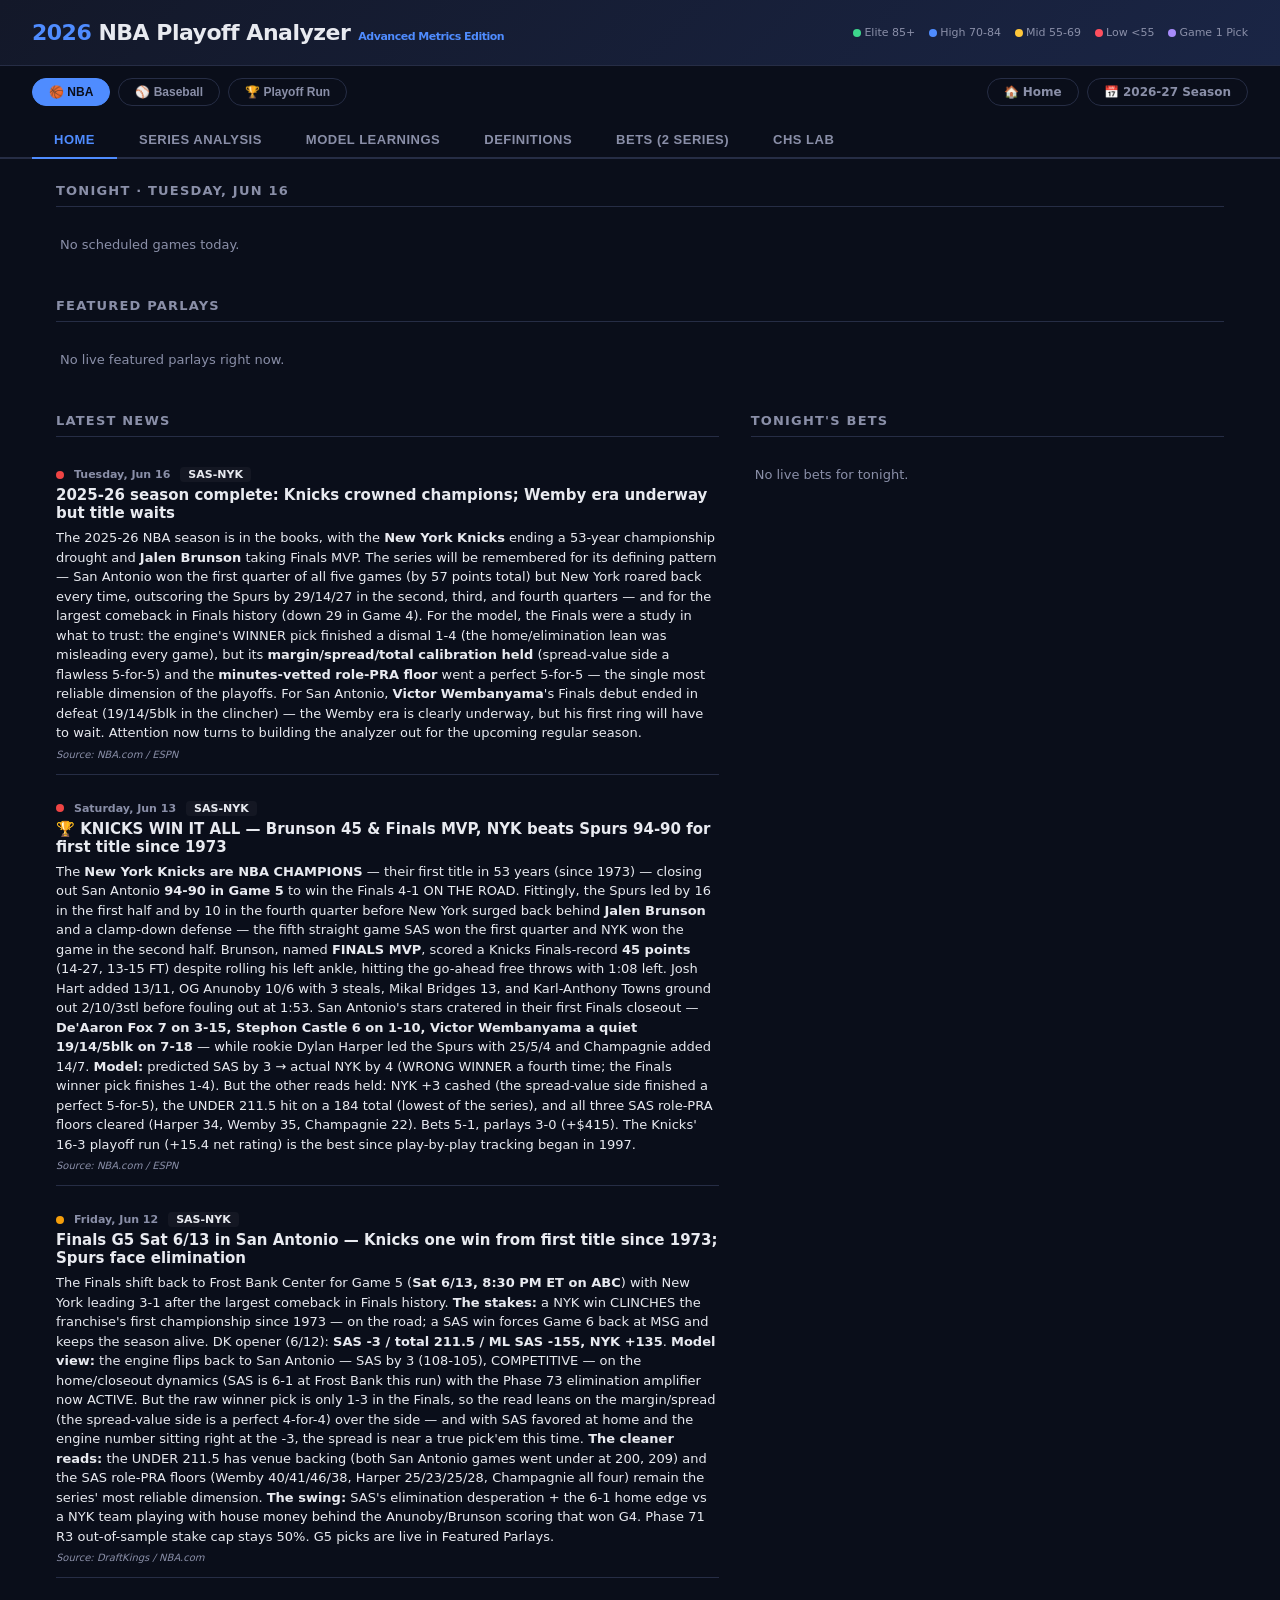
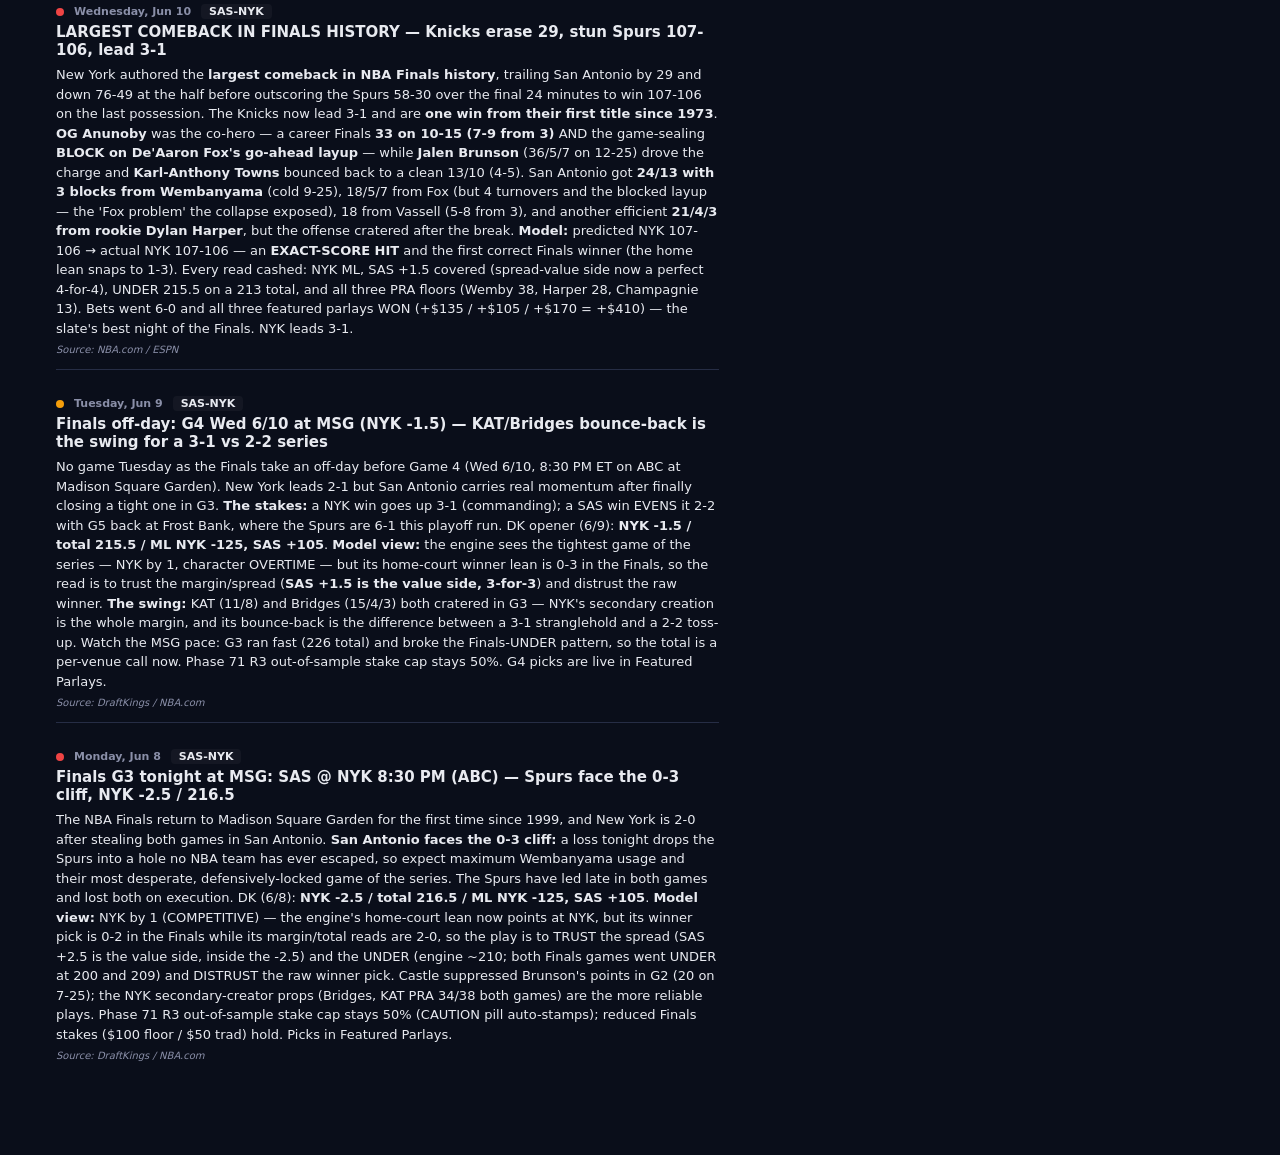
==== commit 8b13ebb2: "Add Home and 2026-27 Season links to the playoffs page nav Co-Authored-By: Claude Fable 5.1 <noreply" ====
--- a/playoffs.html
+++ b/playoffs.html
@@ -25,6 +25,8 @@
   <button class="sport-btn active" onclick="switchSport('nba')">🏀 NBA</button>
   <button class="sport-btn" onclick="switchSport('baseball')">⚾ Baseball</button>
   <button class="sport-btn" onclick="switchSport('game')">🏆 Playoff Run</button>
+  <a class="sport-btn site-link" href="index.html">🏠 Home</a>
+  <a class="sport-btn" href="season.html">📅 2026-27 Season</a>
 </div>
 <div class="page-nav" id="pageNav">
   <button class="page-nav-btn active" onclick="switchPage('home')">Home</button>
--- a/css/styles.css
+++ b/css/styles.css
@@ -258,10 +258,13 @@
   .page-nav-btn:hover { color:var(--text); background:rgba(255,255,255,0.03); }
   .page-nav-btn.active { color:var(--accent); border-bottom-color:var(--accent); }
   /* Sport switcher (NBA <-> Baseball) — additive, baseball scaffold */
-  .sport-switcher { display:flex; gap:8px; padding:12px 32px 0; background:var(--bg); }
+  .sport-switcher { display:flex; flex-wrap:wrap; gap:8px; padding:12px 32px 0; background:var(--bg); }
   .sport-btn { padding:6px 16px; cursor:pointer; font-size:12px; font-weight:700; background:transparent; color:var(--text-dim); border:1px solid var(--border); border-radius:20px; transition:all 0.2s; }
   .sport-btn:hover { color:var(--text); border-color:var(--text-dim); }
   .sport-btn.active { color:var(--bg); background:var(--accent); border-color:var(--accent); }
+  a.sport-btn { text-decoration:none; display:inline-flex; align-items:center; }
+  .sport-btn.site-link { margin-left:auto; }
+  @media (max-width:768px) { .sport-btn.site-link { margin-left:0; } }
 
   /* Learnings & Definitions Pages */
   .page-content { padding:24px 32px 32px; }
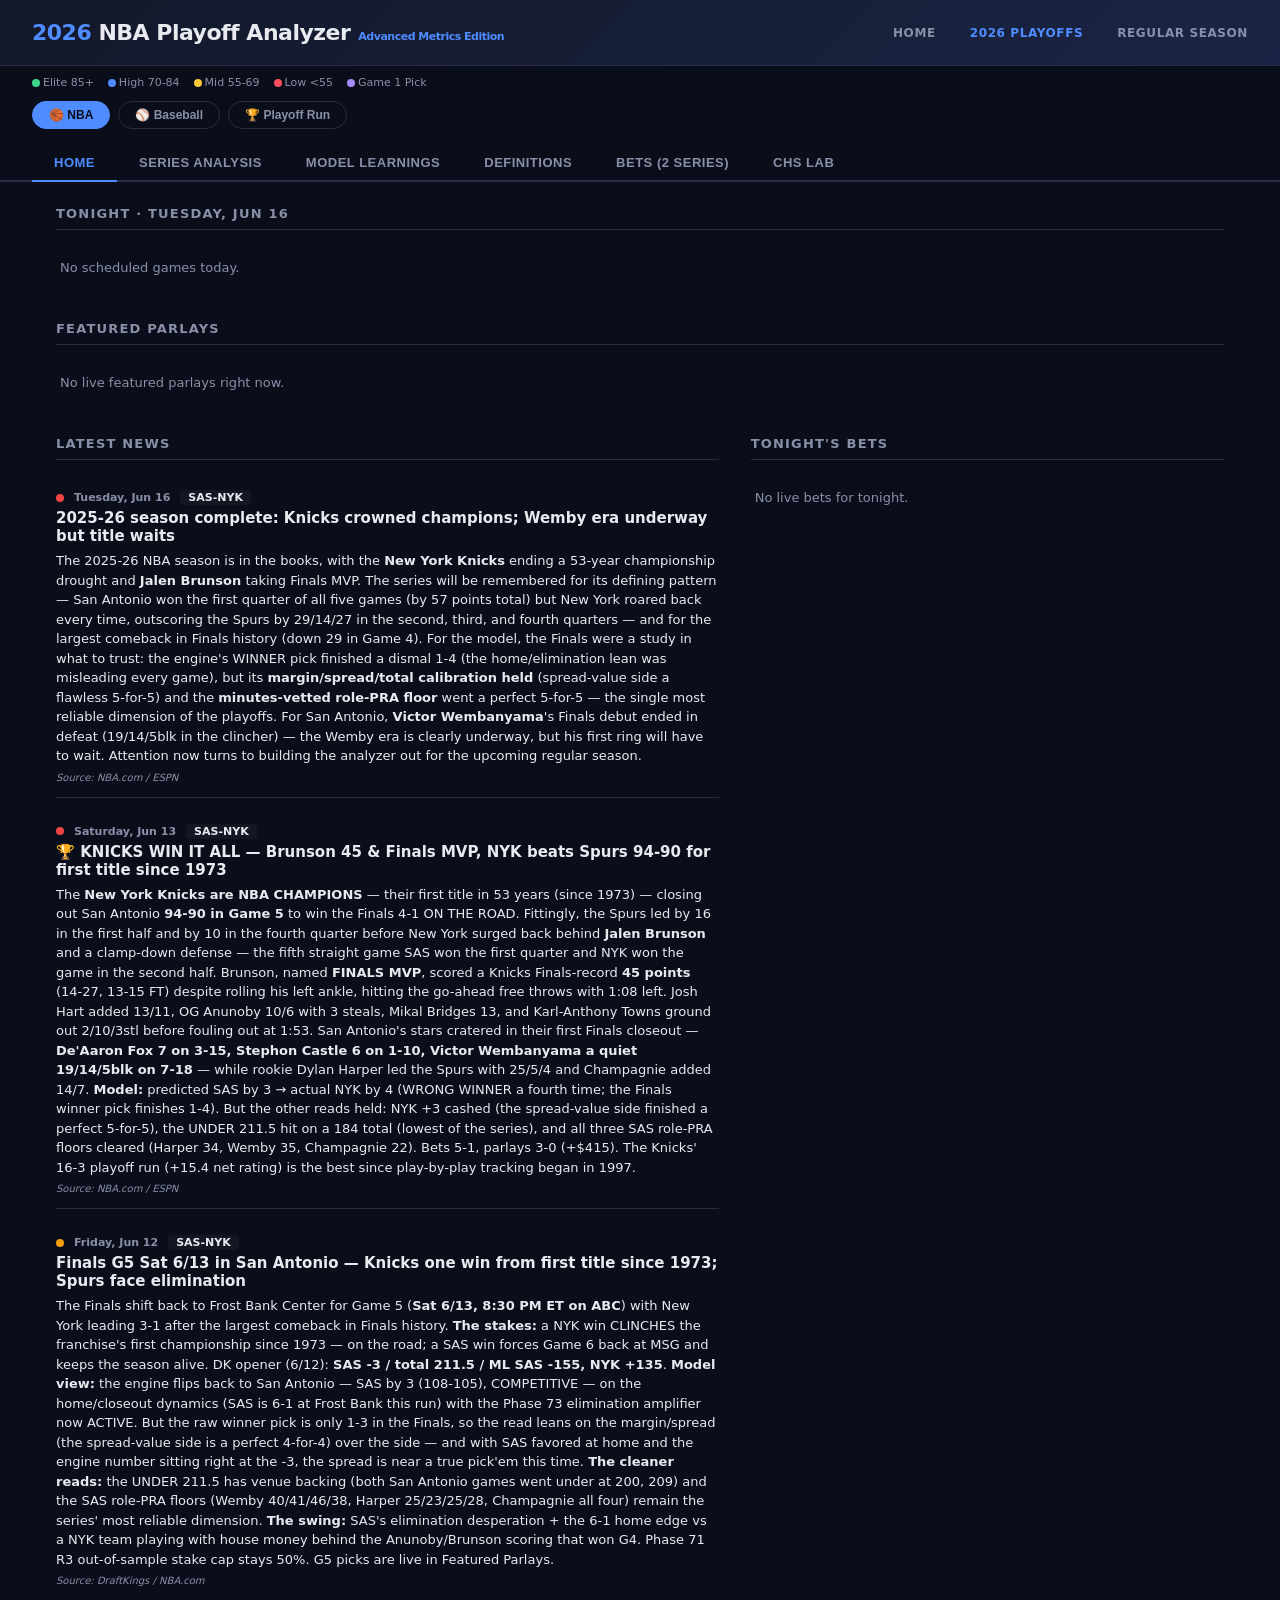
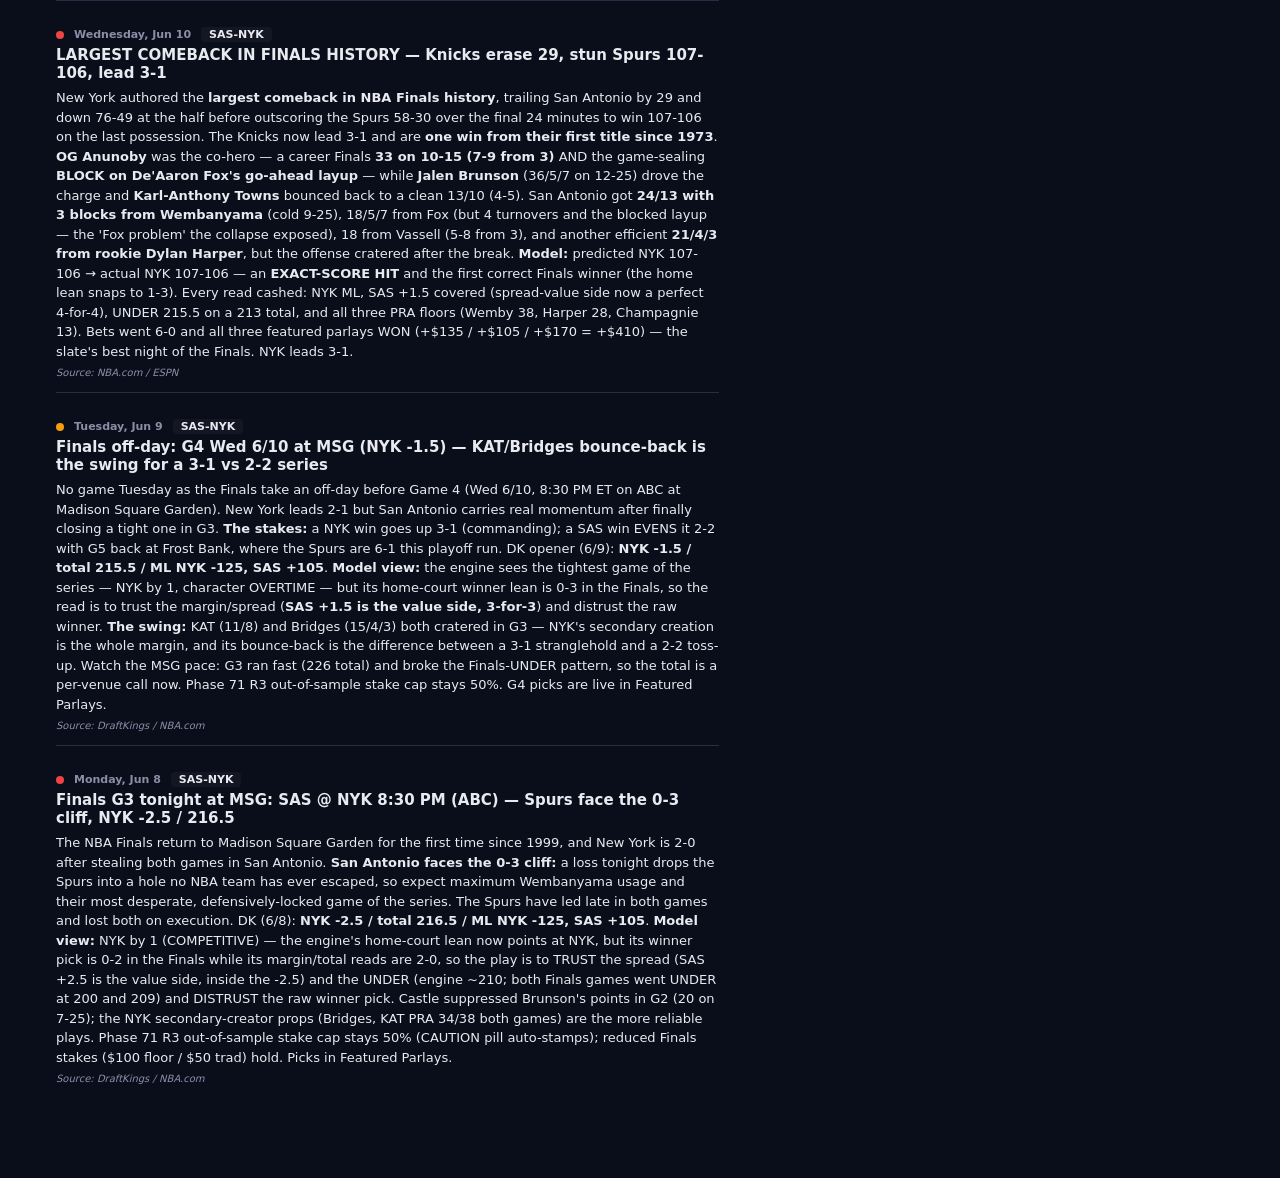
==== commit 96e199a4: "One navigation bar on every page Home / 2026 Playoffs / Regular Season, the season page's bar, now o" ====
--- a/playoffs.html
+++ b/playoffs.html
@@ -4,20 +4,26 @@
 <meta charset="UTF-8">
 <meta name="viewport" content="width=device-width, initial-scale=1.0">
 <title>2026 NBA Playoff Analyzer — Advanced Edition</title>
-<link rel="stylesheet" href="css/styles.css">
+<link rel="stylesheet" href="css/styles.css?v=nav-2">
 </head>
 <body>
 
 <div class="header">
   <h1><span>2026</span> NBA Playoff Analyzer<span class="header-sub">Advanced Metrics Edition</span></h1>
-  <div class="header-right">
-    <div class="legend">
-      <span><span class="legend-dot" style="background:var(--green)"></span>Elite 85+</span>
-      <span><span class="legend-dot" style="background:var(--accent)"></span>High 70-84</span>
-      <span><span class="legend-dot" style="background:var(--yellow)"></span>Mid 55-69</span>
-      <span><span class="legend-dot" style="background:var(--red)"></span>Low &lt;55</span>
-      <span><span class="legend-dot" style="background:var(--purple)"></span>Game 1 Pick</span>
-    </div>
+  <div class="header-right site-nav">
+    <a href="index.html">Home</a>
+    <a href="playoffs.html" class="active">2026 Playoffs</a>
+    <a href="season.html">Regular Season</a>
+  </div>
+</div>
+
+<div class="legend-bar">
+  <div class="legend">
+    <span><span class="legend-dot" style="background:var(--green)"></span>Elite 85+</span>
+    <span><span class="legend-dot" style="background:var(--accent)"></span>High 70-84</span>
+    <span><span class="legend-dot" style="background:var(--yellow)"></span>Mid 55-69</span>
+    <span><span class="legend-dot" style="background:var(--red)"></span>Low &lt;55</span>
+    <span><span class="legend-dot" style="background:var(--purple)"></span>Game 1 Pick</span>
   </div>
 </div>
 
@@ -25,8 +31,6 @@
   <button class="sport-btn active" onclick="switchSport('nba')">🏀 NBA</button>
   <button class="sport-btn" onclick="switchSport('baseball')">⚾ Baseball</button>
   <button class="sport-btn" onclick="switchSport('game')">🏆 Playoff Run</button>
-  <a class="sport-btn site-link" href="index.html">🏠 Home</a>
-  <a class="sport-btn" href="season.html">📅 2026-27 Season</a>
 </div>
 <div class="page-nav" id="pageNav">
   <button class="page-nav-btn active" onclick="switchPage('home')">Home</button>
--- a/css/styles.css
+++ b/css/styles.css
@@ -27,6 +27,11 @@
   .header h1 span { color: var(--accent); }
   .header-sub { font-size:11px; color:var(--text-dim); margin-left:8px; }
   .header-right { display:flex; gap:16px; align-items:center; flex-wrap:wrap; }
+  /* Site navigation — the same bar on every page (index, playoffs, season) */
+  .site-nav a { color:var(--text-dim); text-decoration:none; font-size:12px; font-weight:700; text-transform:uppercase; letter-spacing:0.6px; margin-left:18px; }
+  .site-nav a:first-child { margin-left:0; }
+  .site-nav a:hover, .site-nav a.active { color:var(--accent); }
+  .legend-bar { padding:10px 32px 0; background:var(--bg); }
   .legend { display:flex; gap:14px; font-size:11px; color:var(--text-dim); }
   .legend-dot { width:8px; height:8px; border-radius:50%; display:inline-block; margin-right:3px; vertical-align:middle; }
 
@@ -263,8 +268,6 @@
   .sport-btn:hover { color:var(--text); border-color:var(--text-dim); }
   .sport-btn.active { color:var(--bg); background:var(--accent); border-color:var(--accent); }
   a.sport-btn { text-decoration:none; display:inline-flex; align-items:center; }
-  .sport-btn.site-link { margin-left:auto; }
-  @media (max-width:768px) { .sport-btn.site-link { margin-left:0; } }
 
   /* Learnings & Definitions Pages */
   .page-content { padding:24px 32px 32px; }
